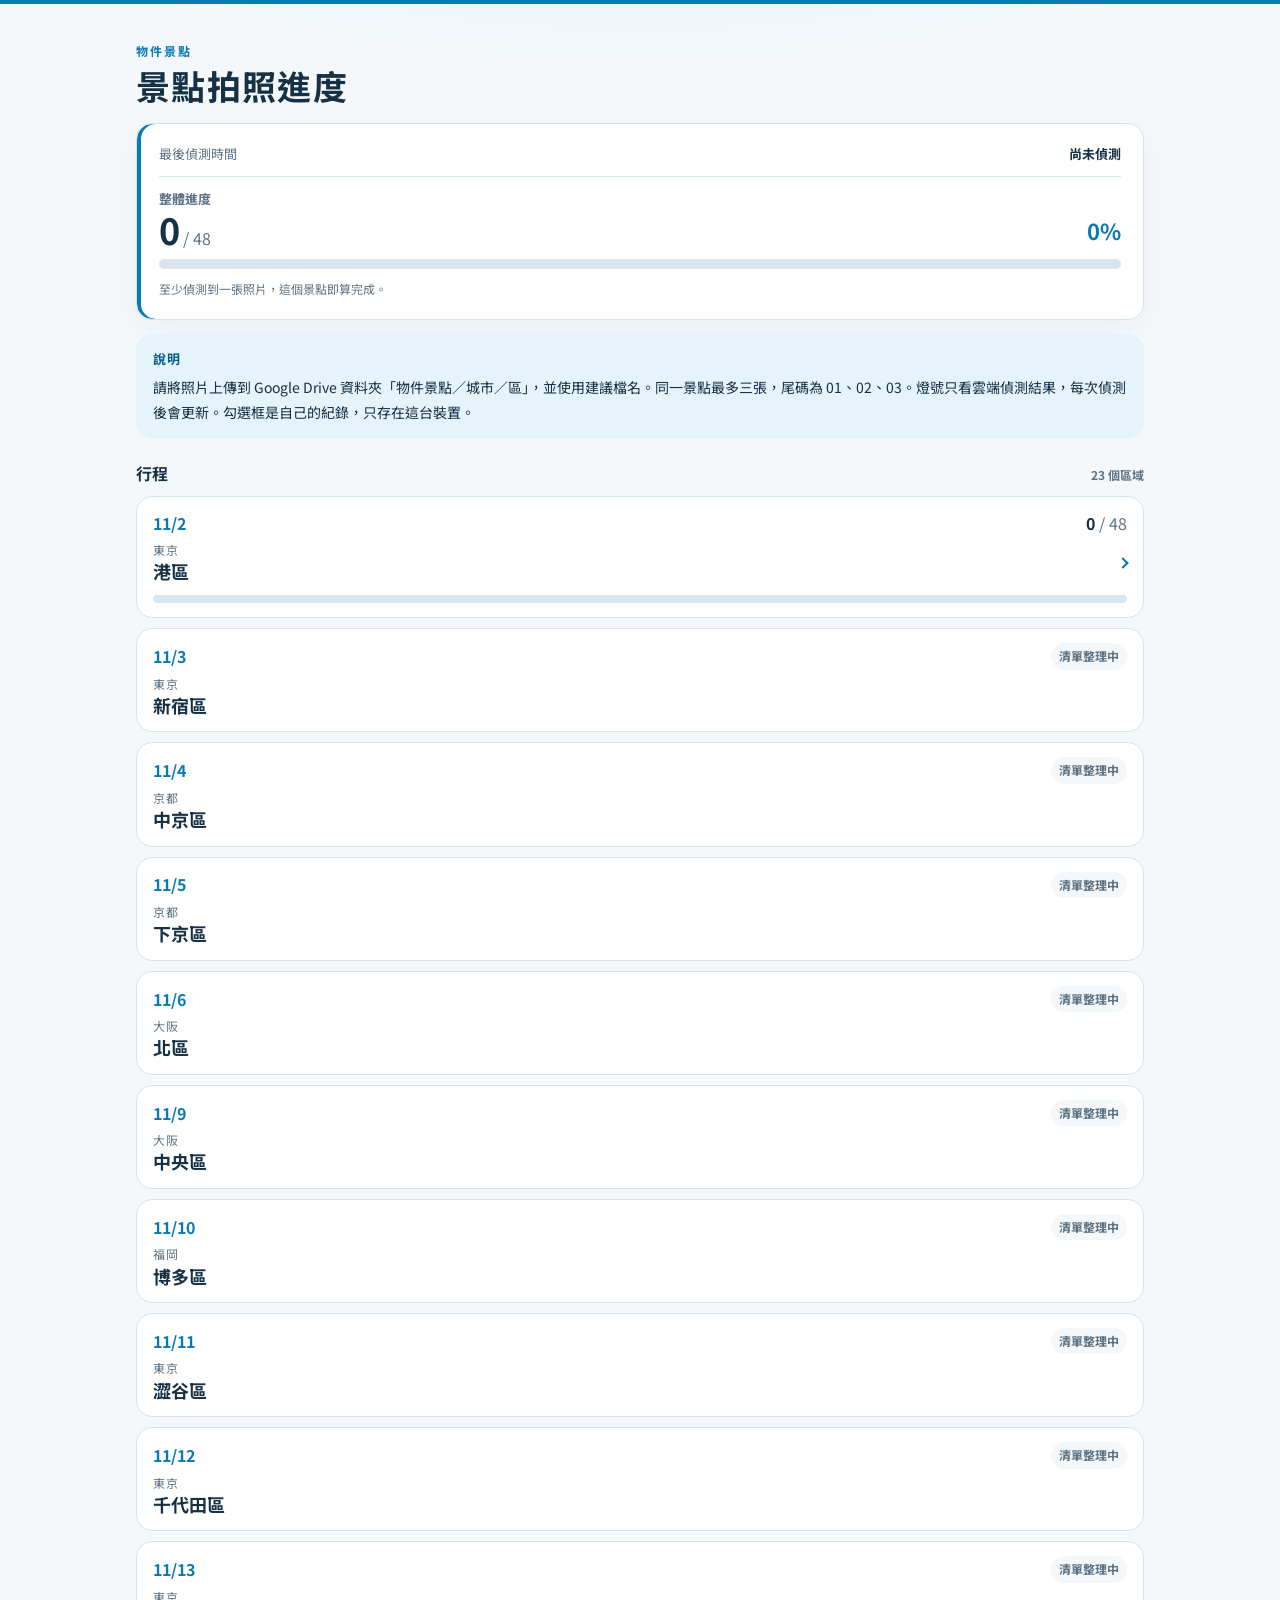
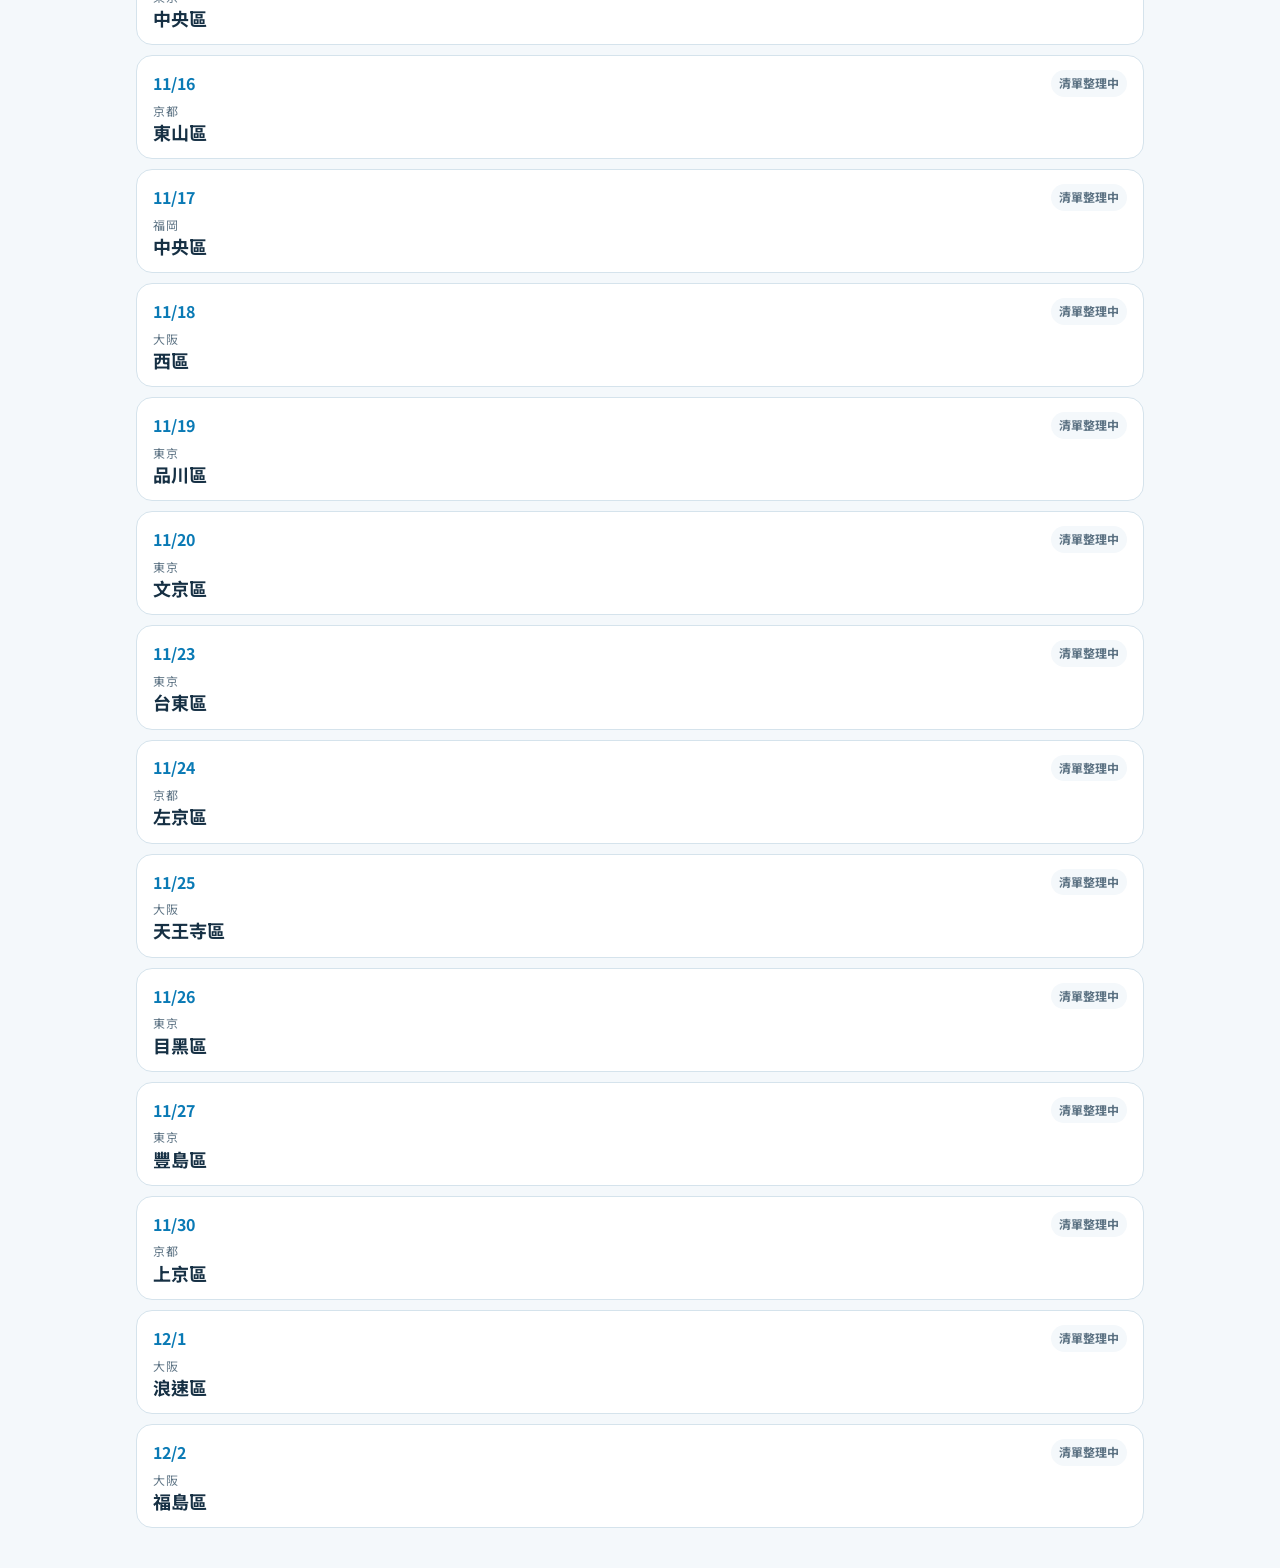
==== spots/index.html @ ef4f3162 "Add a Traditional Chinese spot photo progress tracker Ship a self-contained /spots/ page for the pro" ====
<!DOCTYPE html>
<html lang="zh-Hant">
<head>
<meta charset="utf-8">
<meta name="viewport" content="width=device-width, initial-scale=1, viewport-fit=cover">
<meta name="color-scheme" content="light">
<meta name="theme-color" content="#0a7ab5">
<meta name="description" content="物件景點拍照進度。依行程查看各區上傳狀況，並核對建議檔名。">
<title>景點拍照進度</title>
<link rel="icon" href="data:image/svg+xml,%3Csvg xmlns='http://www.w3.org/2000/svg' viewBox='0 0 32 32'%3E%3Crect width='32' height='32' rx='8' fill='%230a7ab5'/%3E%3Ccircle cx='16' cy='16' r='5.5' fill='white'/%3E%3C/svg%3E">
<link rel="stylesheet" href="css/style.css">
</head>
<body>
<main class="wrap" id="app">
  <p class="loading">讀取中…</p>
</main>
<noscript><p class="loading">請啟用 JavaScript 才能顯示拍照進度。</p></noscript>
<script src="js/app.js"></script>
</body>
</html>
---- spots/css/style.css ----
@font-face {
  font-family: "Noto Sans TC";
  font-style: normal;
  font-weight: 400;
  font-display: swap;
  src: url("fonts/noto-sans-tc-400.woff2") format("woff2");
}

@font-face {
  font-family: "Noto Sans TC";
  font-style: normal;
  font-weight: 700;
  font-display: swap;
  src: url("fonts/noto-sans-tc-700.woff2") format("woff2");
}

*,
*::before,
*::after { box-sizing: border-box; }

html {
  color-scheme: light;
  -webkit-text-size-adjust: 100%;
}

body {
  margin: 0;
  min-height: 100vh;
  color: var(--ink);
  background:
    radial-gradient(900px 280px at 50% -120px, #e7f4fb 0%, rgba(244, 248, 251, 0) 70%),
    var(--bg);
  font-family: "Noto Sans TC", "PingFang TC", "Hiragino Sans CNS", "Microsoft JhengHei", "WenQuanYi Micro Hei", "Droid Sans Fallback", sans-serif;
  font-size: 16px;
  line-height: 1.55;
  font-weight: 400;
}

body::before {
  content: "";
  display: block;
  height: 4px;
  background: var(--blue);
  position: sticky;
  top: 0;
  z-index: 20;
}

:root {
  --bg: #f4f8fb;
  --ink: #163044;
  --muted: #5d7384;
  --line: #d5e3ec;
  --blue: #0a7ab5;
  --blue-deep: #075e8c;
  --blue-soft: #e5f3fa;
  --green: #0d8a5b;
  --green-ring: rgba(13, 138, 91, .16);
  --gray-dot: #c5d1db;
  --warn: #8a5410;
  --warn-bg: #fff6e8;
  --warn-line: #f0ddc0;
  --card: #ffffff;
}

h1, h2, p { margin: 0; }
button, input { font: inherit; color: inherit; }
button { cursor: pointer; }
a, button, label { touch-action: manipulation; -webkit-tap-highlight-color: transparent; }
ul, ol { margin: 0; padding: 0; list-style: none; }

::selection { background: #c9e6f6; }

.wrap {
  width: min(1040px, 100%);
  margin: 0 auto;
  padding: 18px max(16px, env(safe-area-inset-right)) max(40px, env(safe-area-inset-bottom)) max(16px, env(safe-area-inset-left));
}

.num { font-variant-numeric: tabular-nums; font-feature-settings: "tnum" 1; }

.loading, .error {
  color: var(--muted);
  text-align: center;
  padding: 64px 8px;
}

.mast { padding: 10px 0 16px; }

.brand {
  margin: 0 0 4px;
  color: var(--blue);
  font-size: 12px;
  font-weight: 700;
  letter-spacing: .16em;
}

.mast h1 {
  font-size: 28px;
  line-height: 1.25;
  font-weight: 700;
  letter-spacing: .04em;
}

.back {
  display: inline-flex;
  align-items: center;
  gap: 6px;
  min-height: 44px;
  margin-bottom: 2px;
  color: var(--blue-deep);
  font-size: 14px;
  font-weight: 700;
  text-decoration: none;
}

.back::before {
  content: "";
  width: 8px;
  height: 8px;
  border-left: 2px solid currentColor;
  border-bottom: 2px solid currentColor;
  transform: rotate(45deg);
}

.back:focus-visible,
.chip:focus-visible,
.copy:focus-visible,
a.ward:focus-visible {
  outline: 2px solid var(--blue);
  outline-offset: 3px;
}

.banner {
  margin-bottom: 12px;
  padding: 10px 12px;
  border-radius: 12px;
  background: var(--warn-bg);
  color: var(--warn);
  font-size: 14px;
  font-weight: 700;
}

.hero-card,
.note,
.mismatch {
  background: var(--card);
  border: 1px solid var(--line);
  border-radius: 16px;
}

.hero-card {
  padding: 16px;
  box-shadow: inset 4px 0 0 var(--blue), 0 10px 28px rgba(16, 58, 86, .04);
}

.updated {
  display: flex;
  justify-content: space-between;
  align-items: baseline;
  gap: 12px;
  padding-bottom: 12px;
  margin-bottom: 12px;
  border-bottom: 1px solid var(--line);
  font-size: 13px;
}

.updated span { color: var(--muted); flex: none; }
.updated strong { font-weight: 700; text-align: right; overflow-wrap: anywhere; }

.overall {
  display: flex;
  justify-content: space-between;
  align-items: flex-end;
  gap: 12px;
}

.kicker {
  color: var(--muted);
  font-size: 13px;
  font-weight: 700;
}

.big {
  margin-top: 2px;
  font-size: 36px;
  line-height: 1;
  font-weight: 700;
  letter-spacing: -.03em;
}

.big span {
  margin-left: 4px;
  font-size: 16px;
  font-weight: 400;
  color: var(--muted);
  letter-spacing: 0;
}

.pct {
  margin: 0;
  color: var(--blue);
  font-size: 22px;
  font-weight: 700;
}

.bar {
  height: 8px;
  margin-top: 12px;
  border-radius: 99px;
  background: #d9e6ef;
  overflow: hidden;
}

.bar > span {
  display: block;
  height: 100%;
  width: 0;
  border-radius: inherit;
  background: linear-gradient(90deg, #075e8c, #1a9ad4);
}

.bar.lg { height: 10px; }

.hint {
  margin-top: 10px;
  color: var(--muted);
  font-size: 12px;
  line-height: 1.65;
}

.note {
  margin-top: 14px;
  padding: 14px 16px;
  background: var(--blue-soft);
  border-color: transparent;
}

.note h2 {
  margin-bottom: 6px;
  color: var(--blue-deep);
  font-size: 13px;
  font-weight: 700;
  letter-spacing: .08em;
}

.note p { font-size: 14px; line-height: 1.75; }

.sec-h {
  display: flex;
  justify-content: space-between;
  align-items: baseline;
  gap: 12px;
  margin: 22px 0 10px;
}

.sec-h h2 { font-size: 16px; font-weight: 700; }
.sec-h span { color: var(--muted); font-size: 12px; font-weight: 700; }

.wards { display: flex; flex-direction: column; gap: 10px; }

.ward {
  display: block;
  padding: 14px 16px;
  background: var(--card);
  border: 1px solid var(--line);
  border-radius: 16px;
  color: inherit;
  text-decoration: none;
}

a.ward:hover { border-color: #b7d4e6; }
a.ward:active { background: #f3f9fc; }

.ward-top, .ward-mid {
  display: flex;
  justify-content: space-between;
  align-items: center;
  gap: 12px;
}

.date {
  display: inline-block;
  min-width: 52px;
  color: var(--blue);
  font-weight: 700;
}

.frac { font-weight: 700; }
.frac b { font-weight: 700; }
.frac span { color: var(--muted); font-weight: 400; }

.soon {
  flex: none;
  padding: 4px 8px;
  border-radius: 999px;
  background: var(--bg);
  color: var(--muted);
  font-size: 12px;
  font-weight: 700;
}

.ward-mid { margin-top: 6px; }
a.ward .ward-mid { margin-bottom: 10px; }

.place { font-size: 18px; font-weight: 700; line-height: 1.35; }
.place small {
  display: block;
  margin-bottom: 1px;
  color: var(--muted);
  font-size: 12px;
  font-weight: 400;
  letter-spacing: .08em;
}

.go {
  width: 8px;
  height: 8px;
  border-right: 2px solid var(--blue);
  border-bottom: 2px solid var(--blue);
  transform: rotate(-45deg);
  flex: none;
}

.chips {
  display: flex;
  flex-wrap: wrap;
  gap: 8px;
}

.chip {
  appearance: none;
  border: 1px solid var(--line);
  background: var(--card);
  color: var(--ink);
  border-radius: 999px;
  min-height: 40px;
  padding: 8px 12px;
  font-size: 14px;
  line-height: 1.2;
  font-weight: 700;
}

.chip span {
  margin-left: 4px;
  font-weight: 400;
  opacity: .72;
}

.chip.is-on {
  background: var(--blue);
  border-color: var(--blue);
  color: #fff;
}

.chip.is-on span { opacity: .85; }

.table-wrap { margin-top: 14px; }

table.spots {
  width: 100%;
  border-collapse: separate;
  border-spacing: 0;
  background: var(--card);
  border: 1px solid var(--line);
  border-radius: 16px;
  overflow: hidden;
}

table.spots th {
  padding: 12px;
  background: #f7fbfd;
  border-bottom: 1px solid var(--line);
  color: var(--muted);
  font-size: 12px;
  font-weight: 700;
  text-align: left;
  white-space: nowrap;
}

table.spots td {
  padding: 14px 12px;
  border-bottom: 1px solid var(--line);
  vertical-align: top;
  font-size: 14px;
}

table.spots tr.spot:last-child td { border-bottom: 0; }

.cat {
  display: inline-flex;
  align-items: center;
  min-height: 26px;
  padding: 2px 8px;
  border-radius: 999px;
  background: var(--blue-soft);
  color: var(--blue-deep);
  font-size: 12px;
  font-weight: 700;
  white-space: nowrap;
}

.spot-name {
  font-weight: 700;
  line-height: 1.4;
  overflow-wrap: break-word;
}

.cell-k {
  display: none;
  margin-bottom: 6px;
  color: var(--muted);
  font-size: 12px;
  font-weight: 700;
}

.fname {
  display: flex;
  align-items: flex-start;
  gap: 8px;
}

.fname code {
  flex: 1;
  min-width: 0;
  padding: 10px;
  border-radius: 10px;
  background: #f4f8fb;
  color: var(--ink);
  font-family: inherit;
  font-size: 13px;
  line-height: 1.5;
  overflow-wrap: break-word;
}

.copy {
  flex: none;
  min-width: 5.5em;
  min-height: 40px;
  padding: 8px 10px;
  border: 1px solid var(--blue);
  border-radius: 10px;
  background: #fff;
  color: var(--blue-deep);
  font-size: 13px;
  font-weight: 700;
  text-align: center;
}

.copy:active, .copy.is-copied {
  background: var(--blue);
  color: #fff;
}

.ticks { display: flex; gap: 8px; }

.tick { position: relative; flex: 1; }

.tick input {
  position: absolute;
  inset: 0;
  width: 100%;
  height: 100%;
  margin: 0;
  opacity: 0;
  cursor: pointer;
}

.tick span {
  display: flex;
  align-items: center;
  justify-content: center;
  min-height: 44px;
  border: 1px solid var(--line);
  border-radius: 10px;
  background: #fff;
  font-weight: 700;
  letter-spacing: .04em;
}

.tick input:checked + span {
  background: var(--blue);
  border-color: var(--blue);
  color: #fff;
}

.tick input:focus-visible + span {
  outline: 2px solid var(--blue);
  outline-offset: 2px;
}

.lamp {
  display: inline-flex;
  align-items: center;
  gap: 8px;
  min-height: 28px;
  margin: 0;
  font-weight: 700;
}

.lamp .num { color: var(--muted); }
.lamp.is-on .num { color: var(--green); }

.dot {
  width: 12px;
  height: 12px;
  border-radius: 50%;
  background: var(--gray-dot);
  box-shadow: inset 0 0 0 1px rgba(16, 42, 67, .05);
  flex: none;
}

.lamp.is-on .dot {
  background: var(--green);
  box-shadow: 0 0 0 4px var(--green-ring);
}

.warn {
  margin-top: 8px;
  padding: 6px 8px;
  border-radius: 8px;
  background: var(--warn-bg);
  color: var(--warn);
  font-size: 12px;
  font-weight: 700;
  line-height: 1.5;
  white-space: nowrap;
}

.mismatch {
  margin-top: 18px;
  padding: 14px 16px 6px;
  border-color: var(--warn-line);
}

.mismatch h2 {
  margin-bottom: 4px;
  font-size: 15px;
  font-weight: 700;
}

.mismatch li {
  padding: 10px 0;
  border-top: 1px solid var(--line);
  font-size: 13px;
  overflow-wrap: break-word;
}

.mismatch li:first-child { border-top: 0; }

.pending-note {
  margin-top: 8px;
  padding: 28px 16px;
  border: 1px dashed var(--line);
  border-radius: 16px;
  background: var(--card);
  color: var(--muted);
  text-align: center;
  font-weight: 700;
}

.is-hide { display: none !important; }

.sr-only {
  position: absolute;
  width: 1px;
  height: 1px;
  padding: 0;
  margin: -1px;
  overflow: hidden;
  clip: rect(0, 0, 0, 0);
  white-space: nowrap;
  border: 0;
}

@media (min-width: 1040px) {
  .wrap { padding-top: 28px; }
  .mast h1 { font-size: 34px; }
  .hero-card { padding: 20px 22px; }
  .tick { flex: none; width: 56px; }
  .tick span { min-height: 36px; }
  table.spots tr.spot:hover td { background: #f8fbfc; }
  table.spots td.td-lamp { width: 11.5em; }
  .fname { align-items: center; }
}

@media (max-width: 1039px) {
  table.spots,
  table.spots tbody,
  table.spots tr.spot,
  table.spots td { display: block; width: 100%; }

  table.spots {
    background: transparent;
    border: 0;
    border-radius: 0;
    overflow: visible;
  }

  table.spots thead { display: none; }

  table.spots tr.spot {
    margin-bottom: 12px;
    padding: 14px 14px 12px;
    background: var(--card);
    border: 1px solid var(--line);
    border-radius: 16px;
  }

  table.spots td {
    padding: 0;
    border: 0;
  }

  table.spots td + td { margin-top: 12px; }

  .td-name { margin-top: 8px; }
  .spot-name { font-size: 18px; }
  .td-file .cell-k,
  .td-ticks .cell-k,
  .td-lamp .cell-k { display: block; }
}

@media (prefers-reduced-motion: reduce) {
  * { scroll-behavior: auto !important; }
}
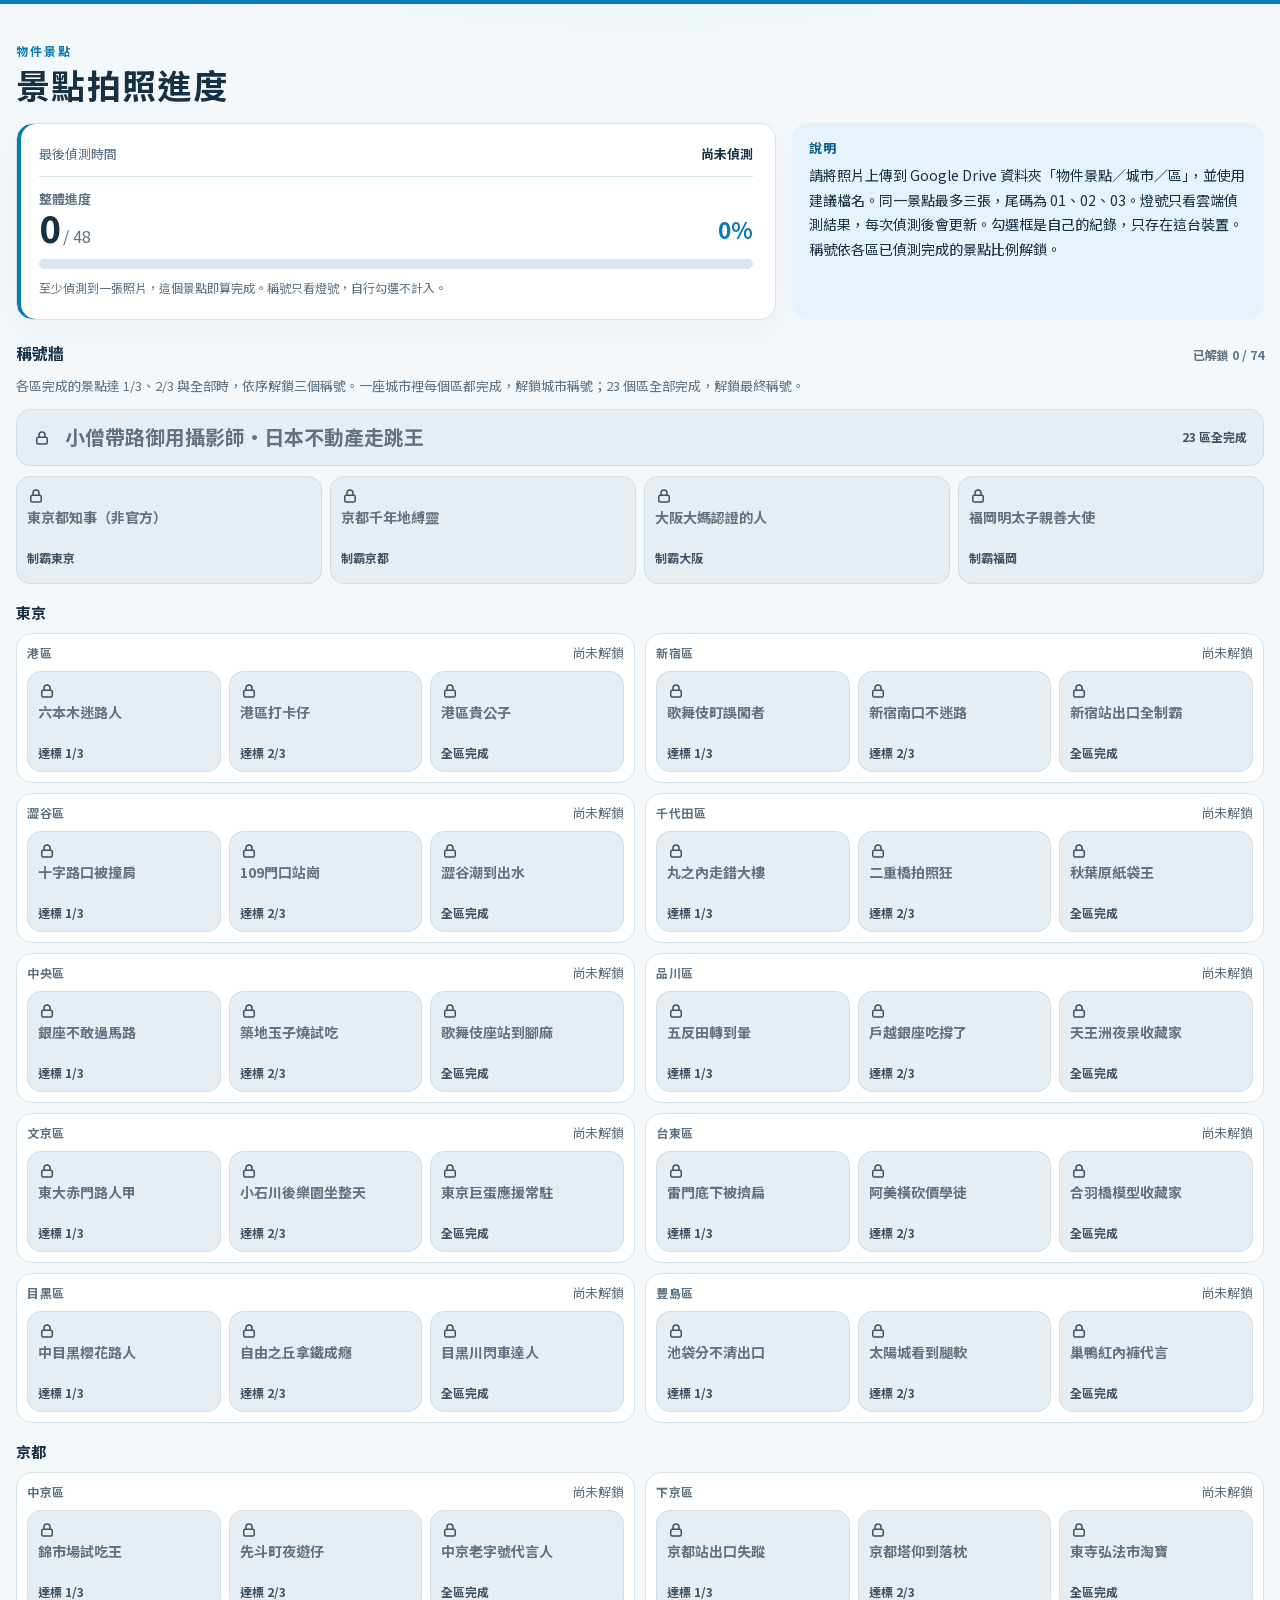
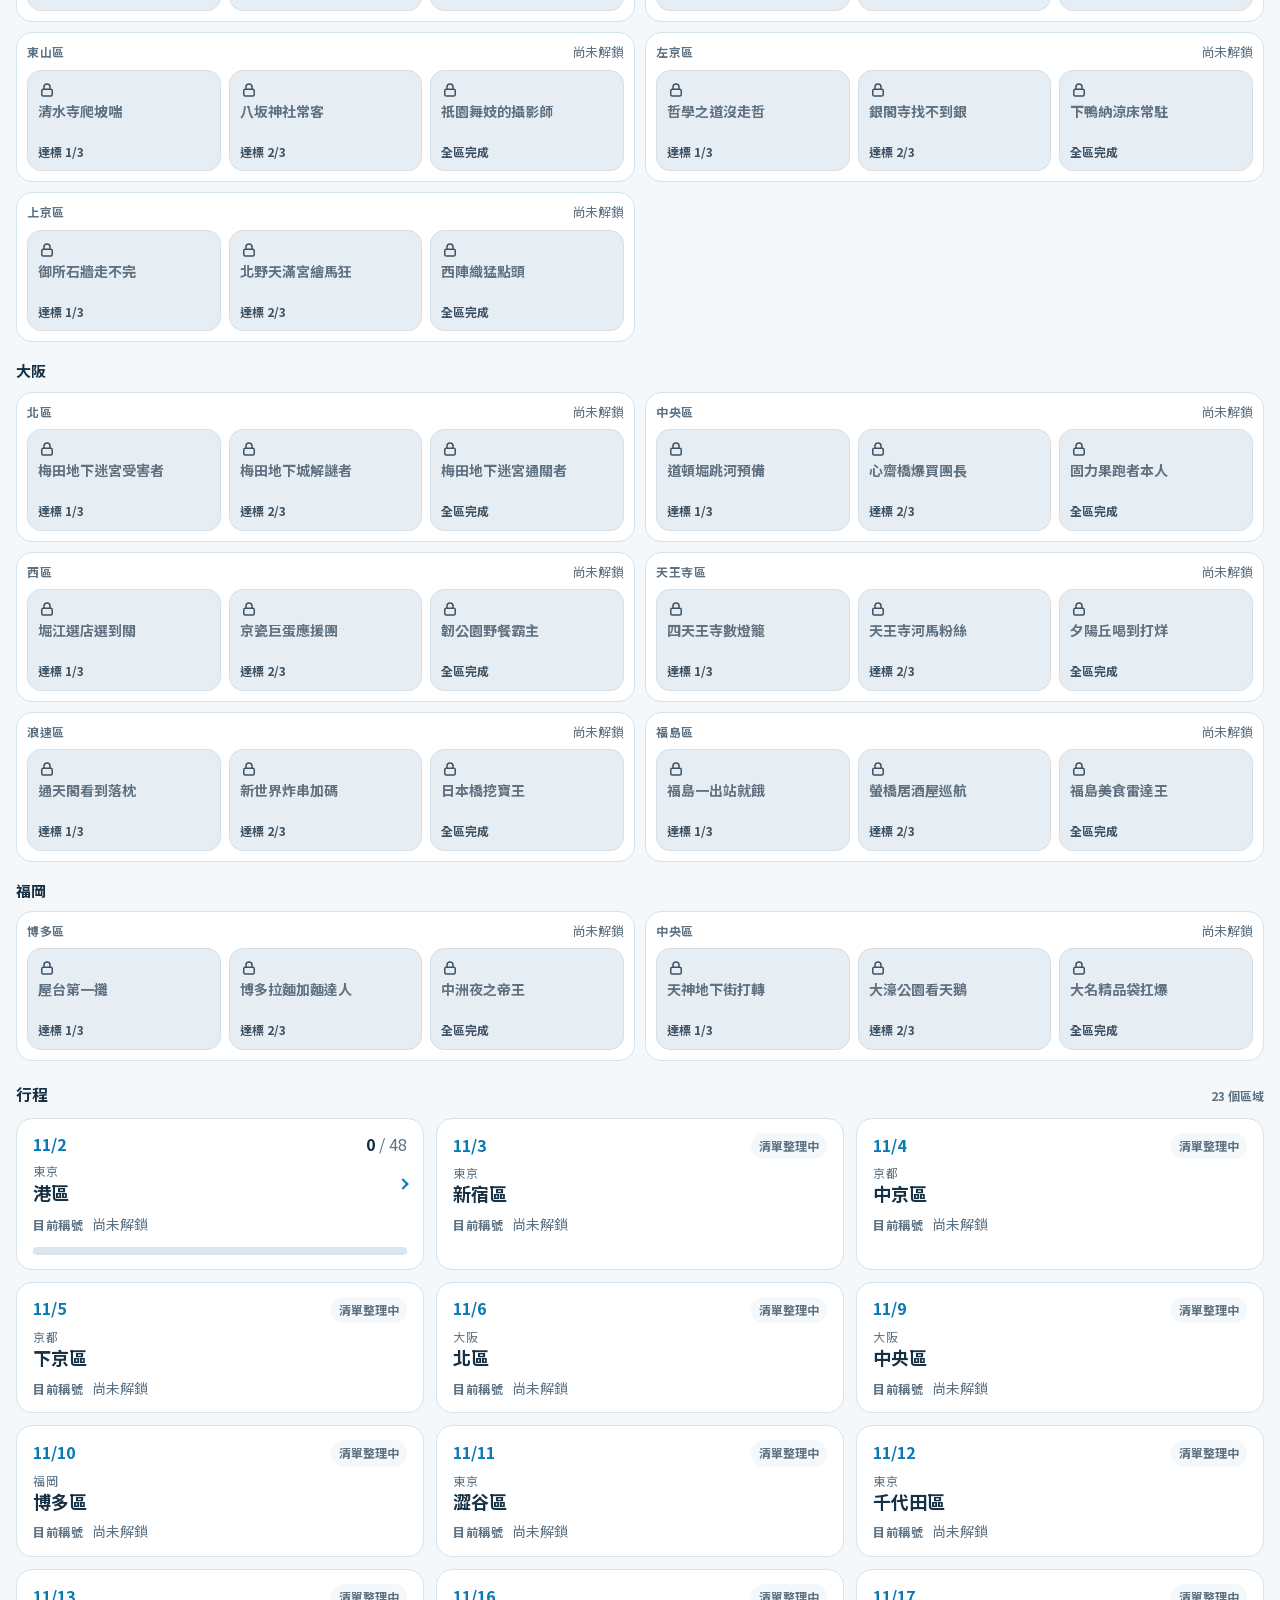
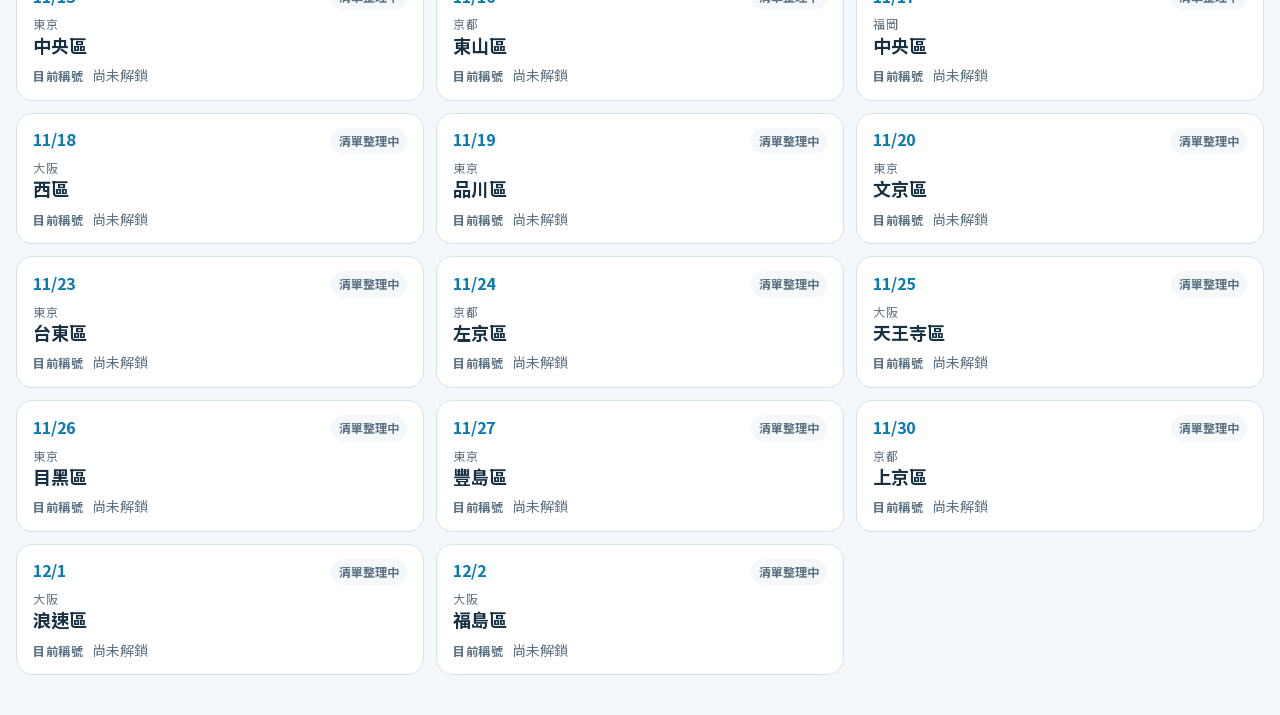
==== commit d48faf2b: "Add ward, city, and grand titles to the spot tracker. Progress still comes from detected photos, not" ====
--- a/spots/index.html
+++ b/spots/index.html
@@ -5,7 +5,7 @@
 <meta name="viewport" content="width=device-width, initial-scale=1, viewport-fit=cover">
 <meta name="color-scheme" content="light">
 <meta name="theme-color" content="#0a7ab5">
-<meta name="description" content="物件景點拍照進度。依行程查看各區上傳狀況，並核對建議檔名。">
+<meta name="description" content="物件景點拍照進度與稱號。依行程查看各區上傳狀況，並核對建議檔名。">
 <title>景點拍照進度</title>
 <link rel="icon" href="data:image/svg+xml,%3Csvg xmlns='http://www.w3.org/2000/svg' viewBox='0 0 32 32'%3E%3Crect width='32' height='32' rx='8' fill='%230a7ab5'/%3E%3Ccircle cx='16' cy='16' r='5.5' fill='white'/%3E%3C/svg%3E">
 <link rel="stylesheet" href="css/style.css">
@@ -14,6 +14,7 @@
 <main class="wrap" id="app">
   <p class="loading">讀取中…</p>
 </main>
+<div class="toasts" id="toasts" aria-live="polite" aria-atomic="false"></div>
 <noscript><p class="loading">請啟用 JavaScript 才能顯示拍照進度。</p></noscript>
 <script src="js/app.js"></script>
 </body>
--- a/spots/css/style.css
+++ b/spots/css/style.css
@@ -229,6 +229,8 @@
   line-height: 1.65;
 }
 
+.desk-split { display: block; }
+
 .note {
   margin-top: 14px;
   padding: 14px 16px;
@@ -561,6 +563,341 @@
 
 .is-hide { display: none !important; }
 
+.banner.demo {
+  background: var(--blue-soft);
+  color: var(--blue-deep);
+}
+
+.current-title {
+  display: flex;
+  align-items: baseline;
+  gap: 8px;
+  margin-top: 8px;
+  min-width: 0;
+}
+
+.current-title span {
+  flex: none;
+  color: var(--muted);
+  font-size: 12px;
+  font-weight: 700;
+  letter-spacing: .06em;
+}
+
+.current-title b {
+  min-width: 0;
+  font-size: 14px;
+  font-weight: 700;
+  line-height: 1.4;
+  overflow-wrap: anywhere;
+}
+
+.current-title.is-empty b { color: var(--muted); font-weight: 400; }
+.current-title.tier-1 b { color: #8a4e12; }
+.current-title.tier-2 b { color: #1d4e73; }
+.current-title.tier-3 b { color: #8a5a00; }
+
+.title-plate {
+  margin-top: 12px;
+  padding: 12px 14px 14px;
+  background: var(--card);
+  border: 1px solid var(--line);
+  border-radius: 16px;
+}
+
+.title-plate .current-title { margin-top: 0; }
+.title-plate .current-title b { font-size: 22px; }
+
+.wall-lead {
+  margin: -2px 0 12px;
+  color: var(--muted);
+  font-size: 13px;
+  line-height: 1.7;
+}
+
+.wall-city { margin-top: 18px; }
+.wall-city h3 {
+  margin: 0 0 8px;
+  font-size: 15px;
+  font-weight: 700;
+}
+
+.badge-feature,
+.city-row,
+.wall-wards,
+.badge-row { display: grid; gap: 8px; }
+
+.city-row { grid-template-columns: 1fr 1fr; margin: 10px 0 4px; }
+.wall-wards { gap: 10px; }
+.badge-row { grid-template-columns: repeat(3, minmax(0, 1fr)); }
+
+.wall-ward {
+  display: flex;
+  flex-direction: column;
+  gap: 8px;
+  min-width: 0;
+  padding: 10px;
+  background: var(--card);
+  border: 1px solid var(--line);
+  border-radius: 16px;
+}
+
+.wall-ward-h {
+  display: flex;
+  justify-content: space-between;
+  align-items: baseline;
+  gap: 8px;
+  min-width: 0;
+}
+
+.wall-ward-h span {
+  flex: none;
+  color: var(--muted);
+  font-size: 12px;
+  font-weight: 700;
+  letter-spacing: .06em;
+}
+
+.wall-ward-h b {
+  min-width: 0;
+  font-size: 13px;
+  font-weight: 700;
+  line-height: 1.35;
+  text-align: right;
+  overflow-wrap: anywhere;
+}
+
+.wall-ward-h b.is-empty { color: var(--muted); font-weight: 400; }
+.wall-ward-h b.tier-1 { color: #8a4e12; }
+.wall-ward-h b.tier-2 { color: #1d4e73; }
+.wall-ward-h b.tier-3 { color: #8a5a00; }
+
+.badge {
+  position: relative;
+  display: flex;
+  flex-direction: column;
+  align-items: flex-start;
+  gap: 4px;
+  min-width: 0;
+  min-height: 96px;
+  padding: 10px;
+  border: 1px solid var(--line);
+  border-radius: 14px;
+  background: #f8fbfd;
+}
+
+.badge.scope-grand {
+  flex-direction: row;
+  align-items: center;
+  gap: 14px;
+  min-height: 0;
+  padding: 14px 16px;
+}
+
+.badge.scope-city { min-height: 108px; }
+
+.badge.is-locked {
+  background: #e7eef3;
+  border-color: #d3dee6;
+  color: #3d5264;
+}
+
+.badge.is-on.tier-1 {
+  background: linear-gradient(180deg, #fff6ec, #fff);
+  border-color: #efd0b0;
+  box-shadow: inset 0 3px 0 #e0a36a;
+}
+
+.badge.is-on.tier-2 {
+  background: linear-gradient(180deg, #f3f8fc, #fff);
+  border-color: #c5d7e8;
+  box-shadow: inset 0 3px 0 #7aa4c4;
+}
+
+.badge.is-on.tier-3 {
+  background: linear-gradient(180deg, #fff8df, #fff);
+  border-color: #ead48a;
+  box-shadow: inset 0 3px 0 #e2b33a;
+}
+
+.badge.is-on.scope-city {
+  background: linear-gradient(180deg, #e7f4fb, #fff);
+  border-color: #b7d7ea;
+  box-shadow: inset 0 3px 0 var(--blue);
+}
+
+.badge.is-on.scope-grand {
+  background: linear-gradient(105deg, #0c3148 0%, #0a7ab5 58%, #d4a017 130%);
+  border-color: transparent;
+  box-shadow: 0 10px 24px rgba(10, 122, 181, .18);
+  color: #fff;
+}
+
+.lock {
+  width: 18px;
+  height: 18px;
+  stroke: currentColor;
+  fill: none;
+  stroke-width: 2;
+  stroke-linecap: round;
+  stroke-linejoin: round;
+  flex: none;
+}
+
+.medal {
+  display: inline-flex;
+  align-items: center;
+  justify-content: center;
+  width: 28px;
+  height: 28px;
+  border-radius: 50%;
+  background: #d5dee6;
+  color: #3d5264;
+  font-size: 13px;
+  font-weight: 700;
+  line-height: 1;
+  flex: none;
+}
+
+.tier-1.is-on .medal { background: #f6ddc4; color: #8a4e12; }
+.tier-2.is-on .medal { background: #d7e6f3; color: #1d4e73; }
+.tier-3.is-on .medal { background: #ffe7a3; color: #8a5a00; }
+.scope-city.is-on .medal { background: var(--blue); color: #fff; }
+.scope-grand.is-on .medal { background: #fff; color: #0a7ab5; }
+
+.badge-name {
+  display: -webkit-box;
+  -webkit-line-clamp: 2;
+  -webkit-box-orient: vertical;
+  overflow: hidden;
+  min-height: 2.7em;
+  font-size: 14px;
+  font-weight: 700;
+  line-height: 1.35;
+  overflow-wrap: anywhere;
+}
+
+.badge.is-locked .badge-name { color: #607282; }
+.badge.is-on.tier-1 .badge-name { color: #6d3d0e; }
+.badge.is-on.tier-2 .badge-name { color: #163e5c; }
+.badge.is-on.tier-3 .badge-name { color: #6d4a00; }
+.badge.is-on.scope-city .badge-name { color: var(--blue-deep); }
+
+.badge.scope-grand .badge-name {
+  display: block;
+  flex: 1;
+  min-height: 0;
+  overflow: visible;
+  -webkit-line-clamp: unset;
+  font-size: 20px;
+  line-height: 1.35;
+}
+
+.badge.is-on.scope-grand .badge-name,
+.badge.is-on.scope-grand .badge-threshold { color: #fff; }
+
+.badge-threshold {
+  font-size: 12px;
+  font-weight: 700;
+  line-height: 1.3;
+  color: var(--muted);
+}
+
+.badge.is-locked .badge-threshold { color: #3d5264; }
+.badge.is-on.tier-1 .badge-threshold { color: #a8642a; }
+.badge.is-on.tier-2 .badge-threshold { color: #3d6f96; }
+.badge.is-on.tier-3 .badge-threshold { color: #9a7420; }
+.badge.scope-grand .badge-threshold { flex: none; }
+
+.ward-ladder { margin-top: 12px; }
+
+.toasts {
+  position: fixed;
+  z-index: 40;
+  right: max(16px, env(safe-area-inset-right));
+  bottom: max(16px, env(safe-area-inset-bottom));
+  display: flex;
+  flex-direction: column;
+  gap: 10px;
+  width: min(360px, calc(100vw - 32px));
+  max-height: calc(100vh - 28px);
+  overflow: auto;
+  pointer-events: none;
+}
+
+.toast {
+  position: relative;
+  pointer-events: auto;
+  display: flex;
+  align-items: flex-start;
+  gap: 12px;
+  padding: 12px 10px 12px 14px;
+  background: #fff;
+  border: 1px solid #e4c56a;
+  border-radius: 16px;
+  box-shadow: 0 16px 40px rgba(22, 48, 68, .16);
+  animation: toast-in .35s ease;
+}
+
+.toast .medal { background: #ffe7a3; color: #8a5a00; }
+.toast.tier-2 .medal { background: #d7e6f3; color: #1d4e73; }
+.toast.tier-1 .medal { background: #f6ddc4; color: #8a4e12; }
+.toast.scope-city .medal,
+.toast.scope-grand .medal { background: var(--blue); color: #fff; }
+.toast.tier-3 { border-color: #e2b33a; }
+.toast.tier-2 { border-color: #b7d0e4; }
+.toast.tier-1 { border-color: #efd0b0; }
+
+.toast-kicker {
+  margin: 0;
+  color: #8a5a00;
+  font-size: 12px;
+  font-weight: 700;
+  letter-spacing: .12em;
+}
+
+.toast-title {
+  margin: 1px 0 0;
+  font-size: 18px;
+  font-weight: 700;
+  line-height: 1.35;
+}
+
+.toast-meta {
+  margin: 2px 0 0;
+  color: var(--muted);
+  font-size: 12px;
+  font-weight: 700;
+}
+
+.toast-x {
+  flex: none;
+  width: 32px;
+  height: 32px;
+  border: 0;
+  border-radius: 8px;
+  background: transparent;
+  color: var(--muted);
+  font-size: 20px;
+  line-height: 1;
+}
+
+.toast-x:focus-visible {
+  outline: 2px solid var(--blue);
+  outline-offset: 2px;
+}
+
+.toast.is-out { animation: toast-out .25s ease forwards; }
+
+@keyframes toast-in {
+  from { opacity: 0; transform: translateY(12px); }
+  to { opacity: 1; transform: none; }
+}
+
+@keyframes toast-out {
+  to { opacity: 0; transform: translateY(8px); }
+}
+
 .sr-only {
   position: absolute;
   width: 1px;
@@ -574,14 +911,47 @@
 }
 
 @media (min-width: 1040px) {
+  .city-row { grid-template-columns: repeat(4, minmax(0, 1fr)); }
+  .wall-wards { grid-template-columns: 1fr 1fr; }
   .wrap { padding-top: 28px; }
   .mast h1 { font-size: 34px; }
   .hero-card { padding: 20px 22px; }
+  .desk-split:has(.hero-card) {
+    display: grid;
+    grid-template-columns: minmax(0, 1.45fr) minmax(300px, 0.9fr);
+    gap: 16px;
+    align-items: stretch;
+  }
+  .desk-split .note { margin-top: 0; }
+  .wards {
+    display: grid;
+    grid-template-columns: 1fr 1fr;
+    gap: 12px;
+  }
+  .wards > li { display: flex; min-width: 0; }
+  .wards .ward { flex: 1; width: 100%; }
   .tick { flex: none; width: 56px; }
   .tick span { min-height: 36px; }
+  table.spots { table-layout: fixed; }
+  table.spots th:nth-child(1),
+  table.spots td.td-cat { width: 108px; }
+  table.spots th:nth-child(2),
+  table.spots td.td-name { width: 18%; }
+  table.spots th:nth-child(4),
+  table.spots td.td-ticks { width: 220px; }
+  table.spots th:nth-child(5),
+  table.spots td.td-lamp { width: 188px; }
+  table.spots td { vertical-align: middle; }
   table.spots tr.spot:hover td { background: #f8fbfc; }
-  table.spots td.td-lamp { width: 11.5em; }
+  table.spots tr.spot.has-warn td { background: #fffaf3; }
+  table.spots tr.spot.has-warn:hover td { background: #fff6ea; }
   .fname { align-items: center; }
+  .warn { margin-top: 6px; }
+}
+
+@media (min-width: 1280px) {
+  .wrap { width: min(1360px, 100%); }
+  .wards { grid-template-columns: repeat(3, minmax(0, 1fr)); }
 }
 
 @media (max-width: 1039px) {
@@ -623,4 +993,6 @@
 
 @media (prefers-reduced-motion: reduce) {
   * { scroll-behavior: auto !important; }
-}
+  .toast,
+  .toast.is-out { animation: none; }
+}
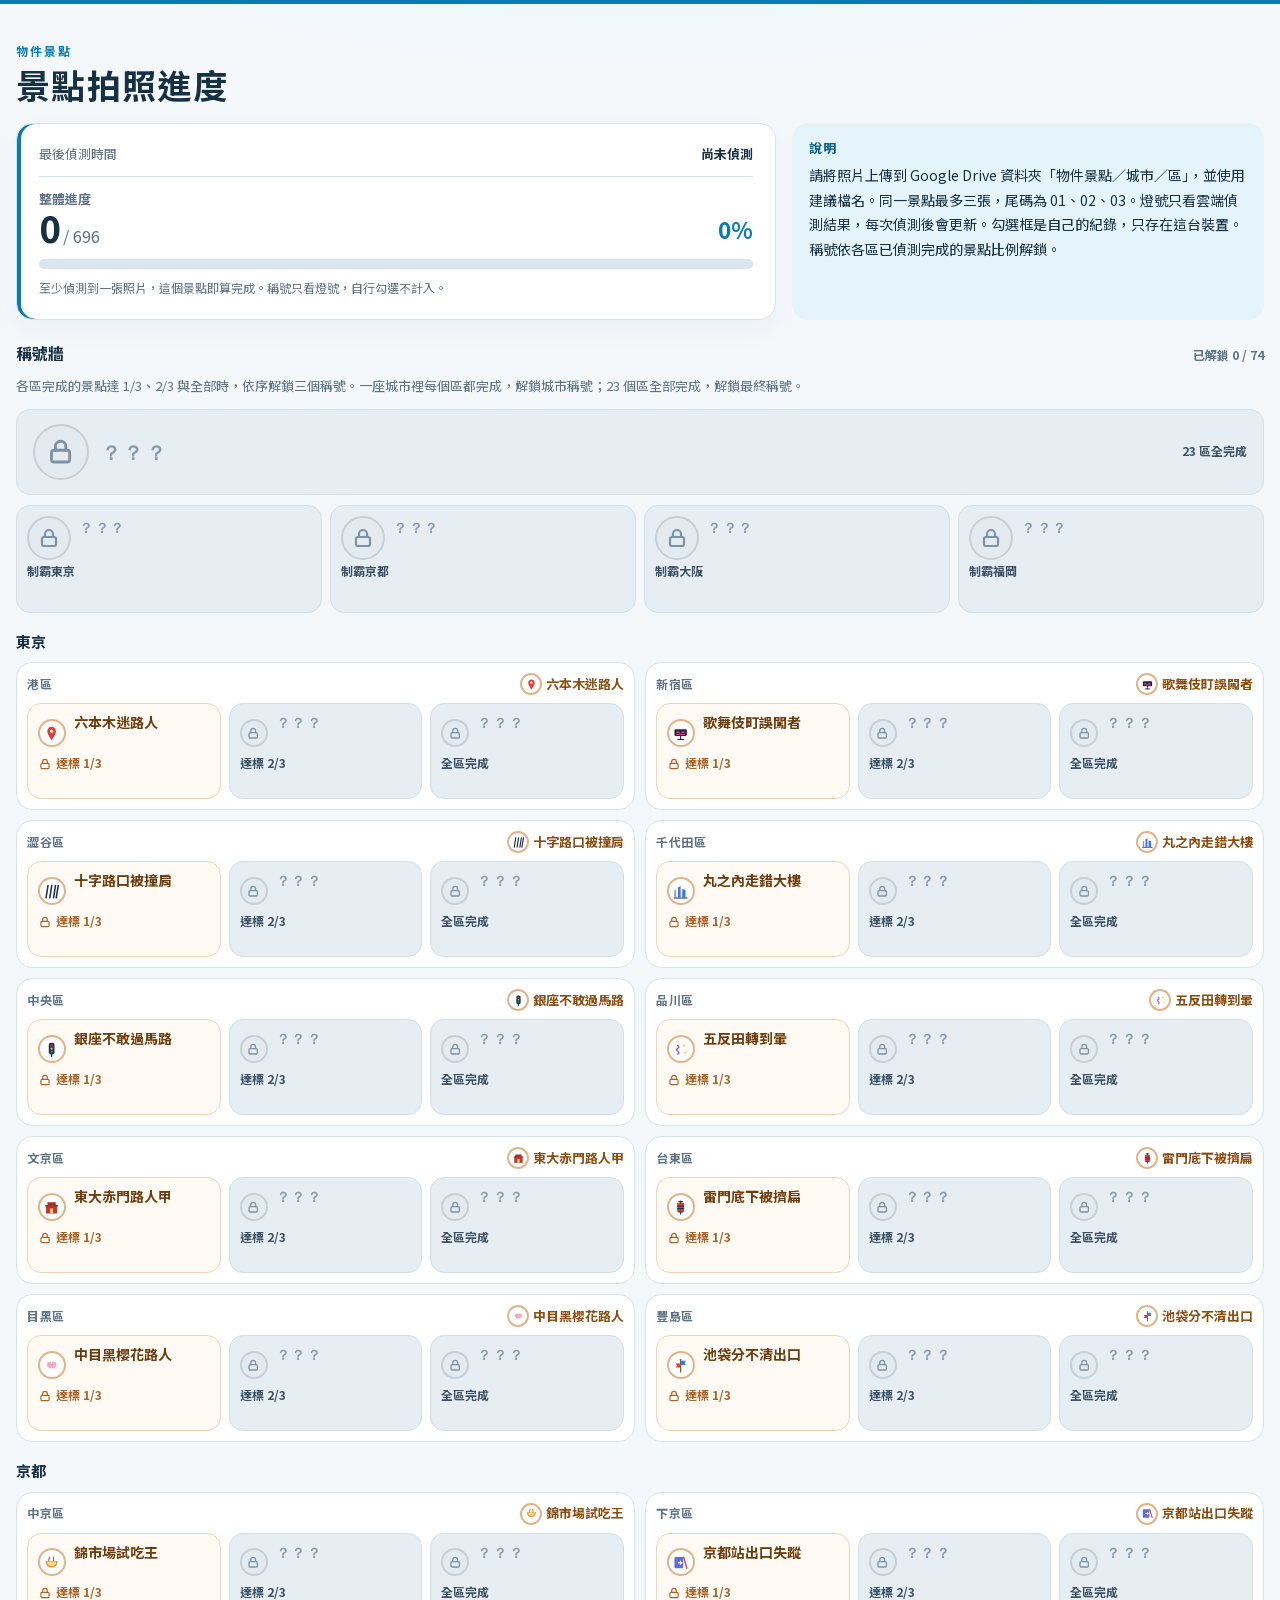
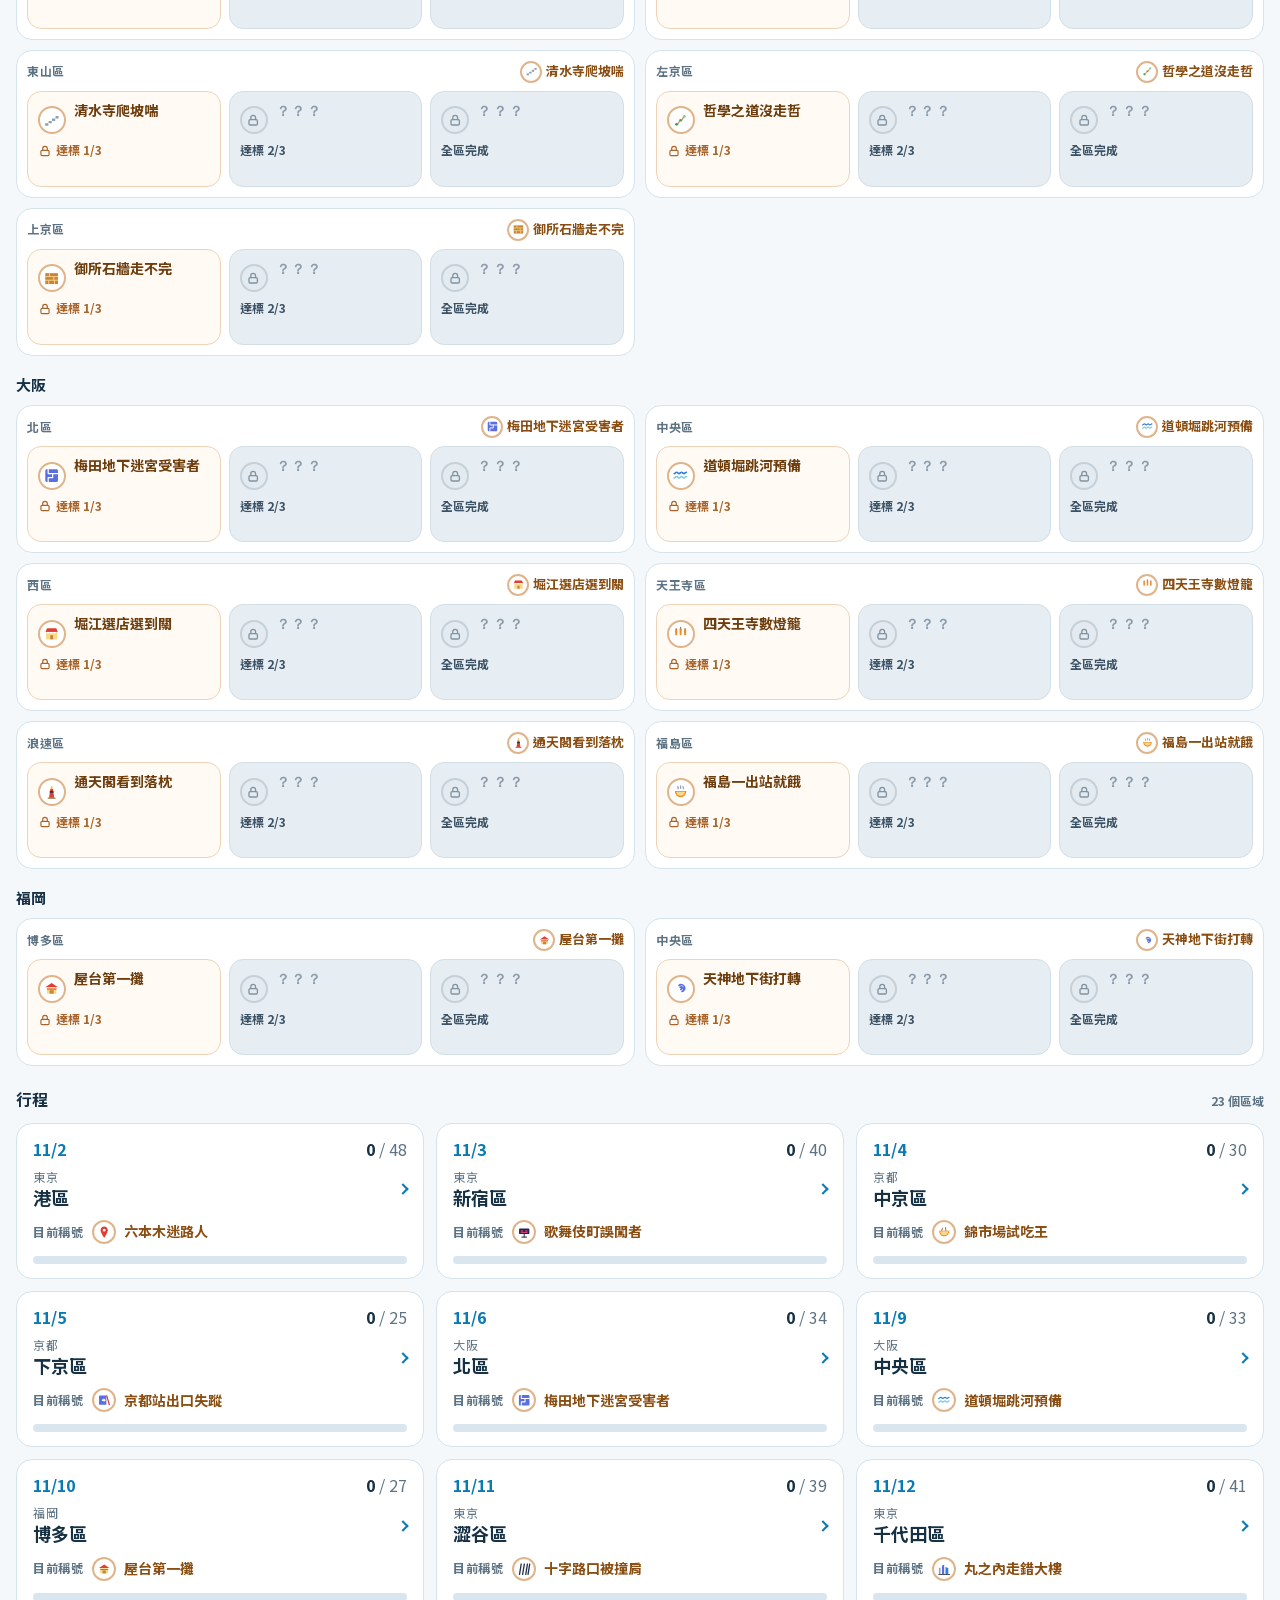
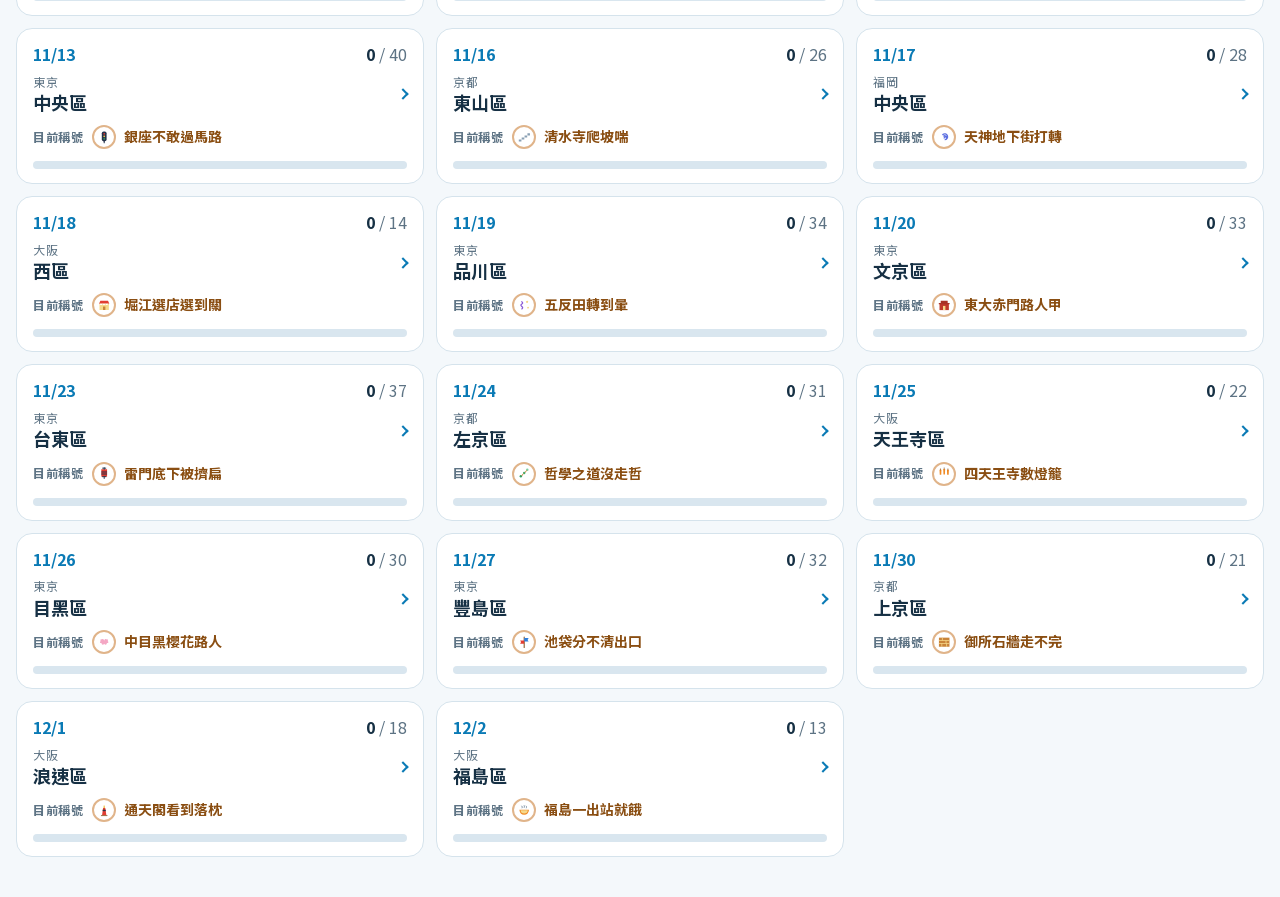
==== commit 5f25650d: "Hide unearned higher titles and give each title its own icon. Ward 1/3 names stay visible as a tease" ====
--- a/spots/index.html
+++ b/spots/index.html
@@ -16,6 +16,7 @@
 </main>
 <div class="toasts" id="toasts" aria-live="polite" aria-atomic="false"></div>
 <noscript><p class="loading">請啟用 JavaScript 才能顯示拍照進度。</p></noscript>
+<script src="js/icons.js"></script>
 <script src="js/app.js"></script>
 </body>
 </html>
--- a/spots/css/style.css
+++ b/spots/css/style.css
@@ -315,6 +315,18 @@
   letter-spacing: .08em;
 }
 
+.place-name {
+  display: inline-flex;
+  align-items: center;
+  gap: 6px;
+}
+
+.mast h1.with-tier {
+  display: flex;
+  align-items: center;
+  gap: 10px;
+}
+
 .go {
   width: 8px;
   height: 8px;
@@ -570,7 +582,7 @@
 
 .current-title {
   display: flex;
-  align-items: baseline;
+  align-items: center;
   gap: 8px;
   margin-top: 8px;
   min-width: 0;
@@ -593,6 +605,7 @@
 }
 
 .current-title.is-empty b { color: var(--muted); font-weight: 400; }
+.current-title.is-teaser b { color: #8a4e12; }
 .current-title.tier-1 b { color: #8a4e12; }
 .current-title.tier-2 b { color: #1d4e73; }
 .current-title.tier-3 b { color: #8a5a00; }
@@ -607,6 +620,9 @@
 
 .title-plate .current-title { margin-top: 0; }
 .title-plate .current-title b { font-size: 22px; }
+.title-plate .tier-icon { width: 36px; height: 36px; }
+.current-title .tier-icon { width: 24px; height: 24px; }
+.mast h1.with-tier .tier-icon { width: 32px; height: 32px; }
 
 .wall-lead {
   margin: -2px 0 12px;
@@ -645,7 +661,7 @@
 .wall-ward-h {
   display: flex;
   justify-content: space-between;
-  align-items: baseline;
+  align-items: center;
   gap: 8px;
   min-width: 0;
 }
@@ -659,6 +675,10 @@
 }
 
 .wall-ward-h b {
+  display: inline-flex;
+  align-items: center;
+  justify-content: flex-end;
+  gap: 4px;
   min-width: 0;
   font-size: 13px;
   font-weight: 700;
@@ -667,7 +687,10 @@
   overflow-wrap: anywhere;
 }
 
+.wall-ward-h .tier-icon { width: 22px; height: 22px; }
+
 .wall-ward-h b.is-empty { color: var(--muted); font-weight: 400; }
+.wall-ward-h b.is-teaser { color: #8a4e12; font-weight: 700; }
 .wall-ward-h b.tier-1 { color: #8a4e12; }
 .wall-ward-h b.tier-2 { color: #1d4e73; }
 .wall-ward-h b.tier-3 { color: #8a5a00; }
@@ -734,8 +757,8 @@
 }
 
 .lock {
-  width: 18px;
-  height: 18px;
+  width: 14px;
+  height: 14px;
   stroke: currentColor;
   fill: none;
   stroke-width: 2;
@@ -743,6 +766,70 @@
   stroke-linejoin: round;
   flex: none;
 }
+
+.tier-icon {
+  display: inline-flex;
+  align-items: center;
+  justify-content: center;
+  flex: none;
+  width: 20px;
+  height: 20px;
+  line-height: 0;
+  border-radius: 50%;
+  border: 2px solid #d5dee6;
+  background: #fff;
+  color: #5d7384;
+}
+
+.tier-icon svg { display: block; width: 72%; height: 72%; }
+
+.tier-icon.is-teaser { border-color: #e0b48a; }
+
+.tier-icon.is-lock {
+  border-color: #c5d0d8;
+  background: #e4ebf0;
+  color: #7f92a1;
+}
+
+.tier-icon.is-lock svg {
+  width: 60%;
+  height: 60%;
+  fill: none;
+  stroke: currentColor;
+  stroke-width: 2.2;
+  stroke-linecap: round;
+  stroke-linejoin: round;
+}
+
+.tier-icon-bronze.is-earned { border-color: #d08a3c; }
+.tier-icon-silver.is-earned { border-color: #8aa0b4; }
+.tier-icon-gold.is-earned { border-color: #e0b033; }
+.tier-icon-city.is-earned { border-color: #0a7ab5; }
+.tier-icon-grand.is-earned {
+  border-color: #f0c14b;
+  box-shadow: 0 0 0 2px rgba(240, 193, 75, .35);
+}
+
+.place-name .tier-icon { width: 22px; height: 22px; }
+.badge .tier-icon { width: 28px; height: 28px; }
+.badge.scope-city .tier-icon { width: 44px; height: 44px; }
+.badge.scope-grand .tier-icon { width: 56px; height: 56px; }
+
+.badge-line {
+  display: flex;
+  align-items: center;
+  gap: 8px;
+  width: 100%;
+  min-width: 0;
+}
+
+.badge.scope-grand .badge-line {
+  align-items: center;
+  flex: 1;
+  gap: 12px;
+}
+
+.badge.scope-city .badge-line { align-items: center; }
 
 .medal {
   display: inline-flex;
@@ -770,6 +857,8 @@
   -webkit-line-clamp: 2;
   -webkit-box-orient: vertical;
   overflow: hidden;
+  flex: 1;
+  min-width: 0;
   min-height: 2.7em;
   font-size: 14px;
   font-weight: 700;
@@ -778,6 +867,16 @@
 }
 
 .badge.is-locked .badge-name { color: #607282; }
+.badge.is-teaser.is-locked {
+  background: #fffaf4;
+  border-color: #efd3b6;
+}
+.badge.is-teaser.is-locked .badge-name { color: #6d3d0e; }
+.badge.is-teaser.is-locked .badge-threshold { color: #a8642a; }
+.badge.is-secret .badge-name {
+  color: #8b9bab;
+  letter-spacing: .12em;
+}
 .badge.is-on.tier-1 .badge-name { color: #6d3d0e; }
 .badge.is-on.tier-2 .badge-name { color: #163e5c; }
 .badge.is-on.tier-3 .badge-name { color: #6d4a00; }
@@ -797,6 +896,9 @@
 .badge.is-on.scope-grand .badge-threshold { color: #fff; }
 
 .badge-threshold {
+  display: inline-flex;
+  align-items: center;
+  gap: 4px;
   font-size: 12px;
   font-weight: 700;
   line-height: 1.3;
@@ -839,11 +941,9 @@
   animation: toast-in .35s ease;
 }
 
-.toast .medal { background: #ffe7a3; color: #8a5a00; }
-.toast.tier-2 .medal { background: #d7e6f3; color: #1d4e73; }
-.toast.tier-1 .medal { background: #f6ddc4; color: #8a4e12; }
-.toast.scope-city .medal,
-.toast.scope-grand .medal { background: var(--blue); color: #fff; }
+.toast .tier-icon { width: 36px; height: 36px; }
+.toast.scope-city .tier-icon,
+.toast.scope-grand .tier-icon { width: 44px; height: 44px; }
 .toast.tier-3 { border-color: #e2b33a; }
 .toast.tier-2 { border-color: #b7d0e4; }
 .toast.tier-1 { border-color: #efd0b0; }
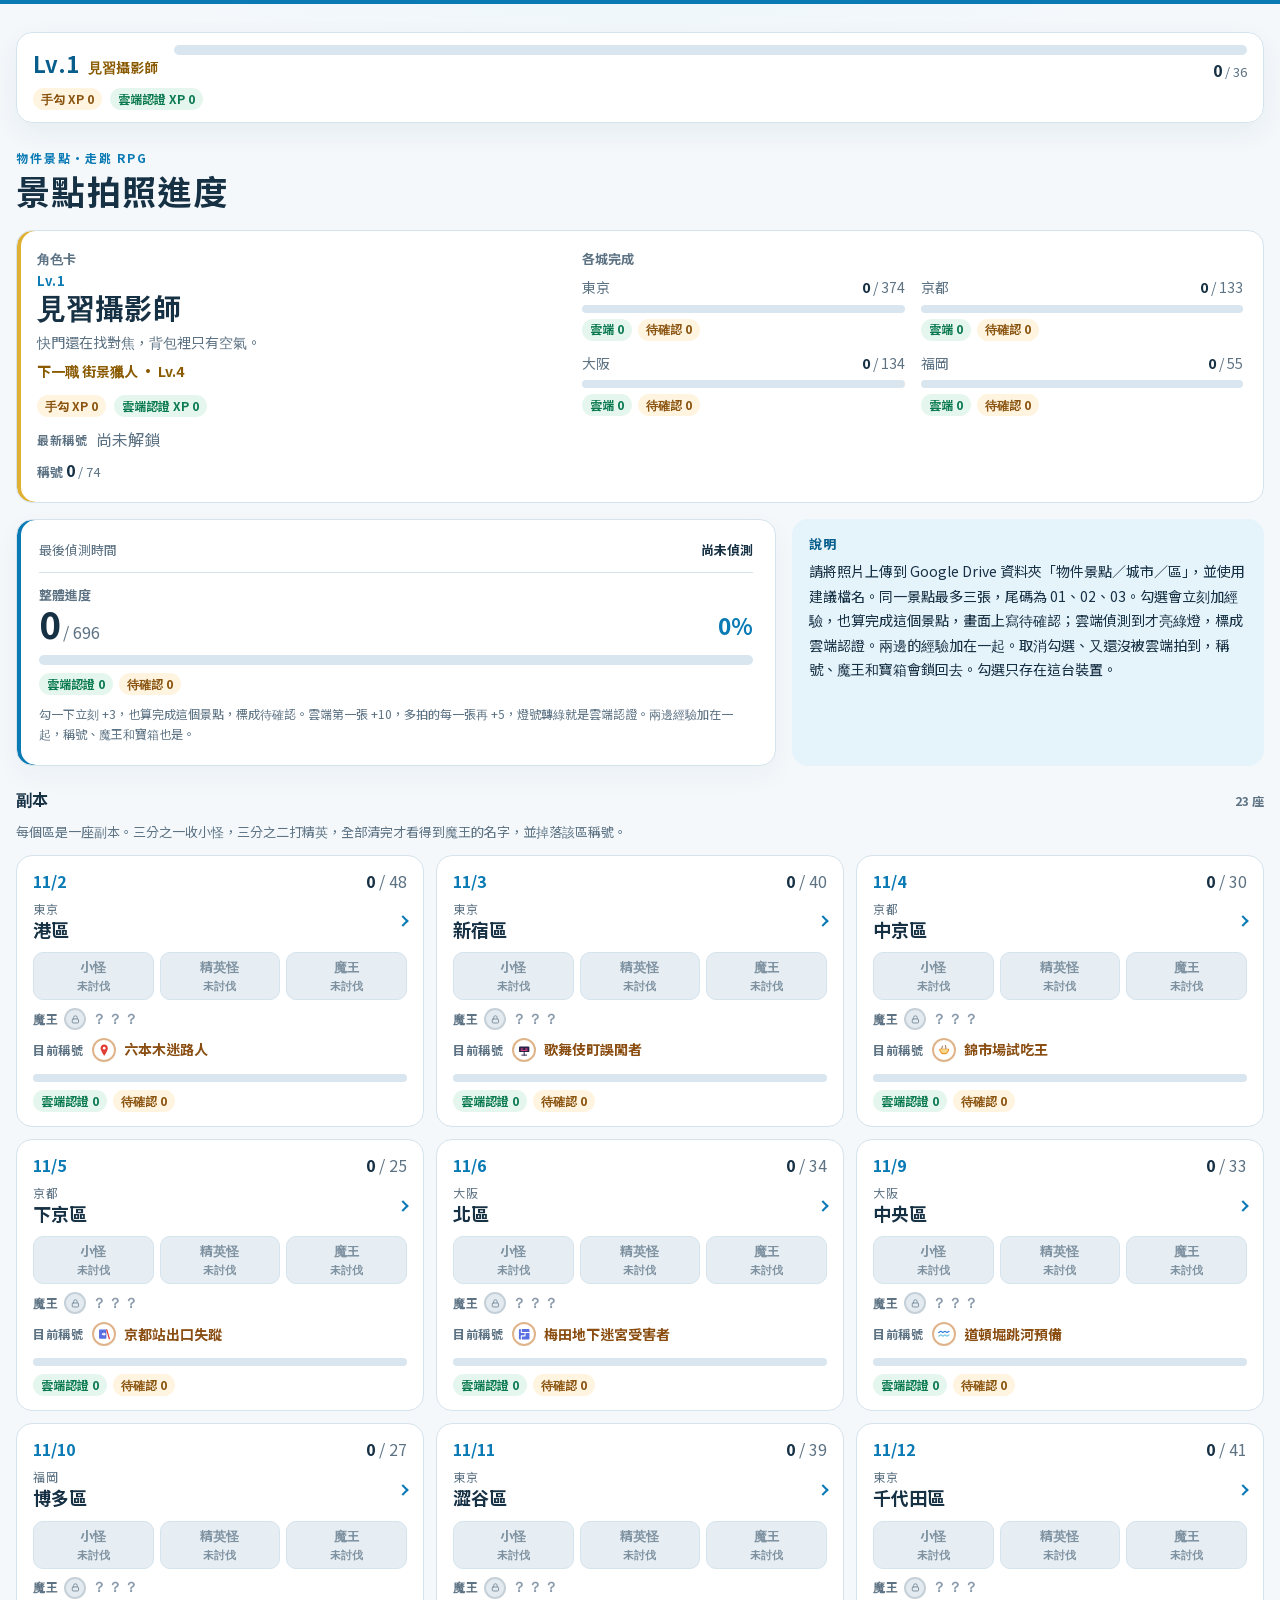
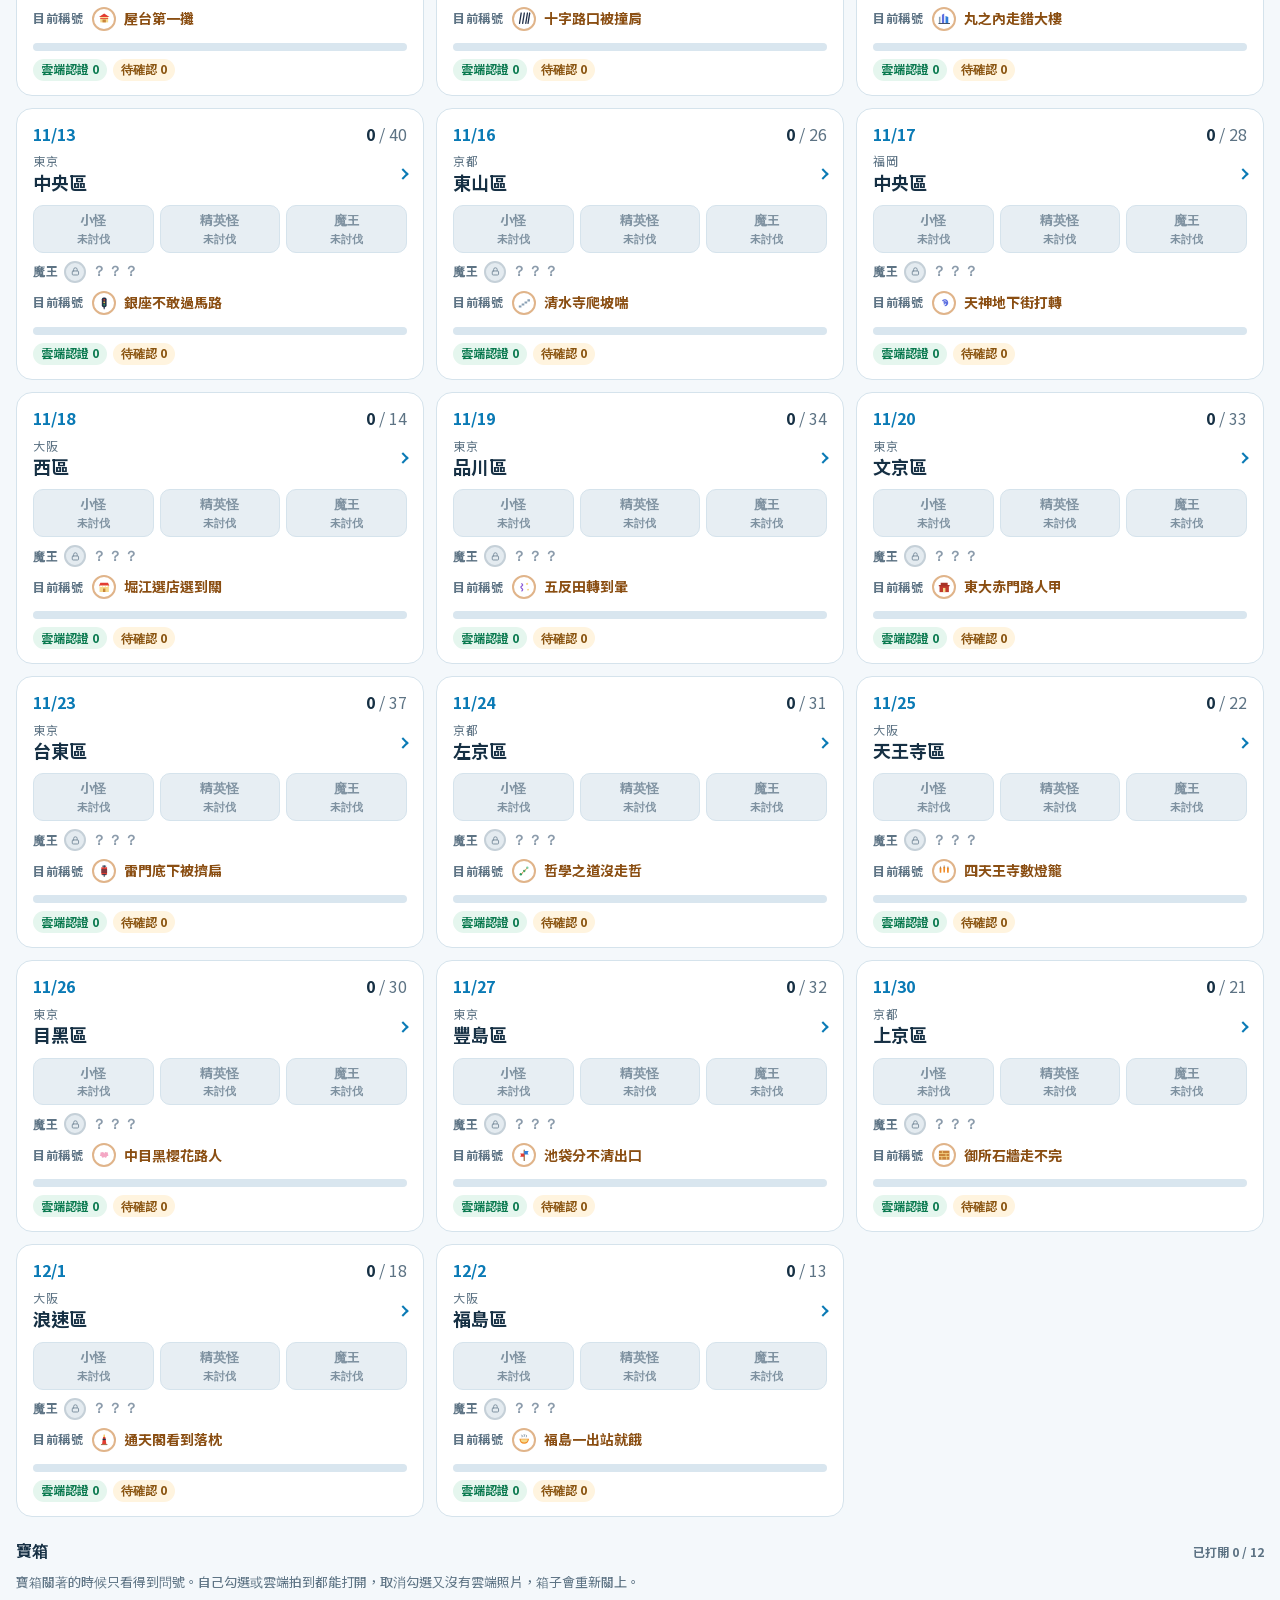
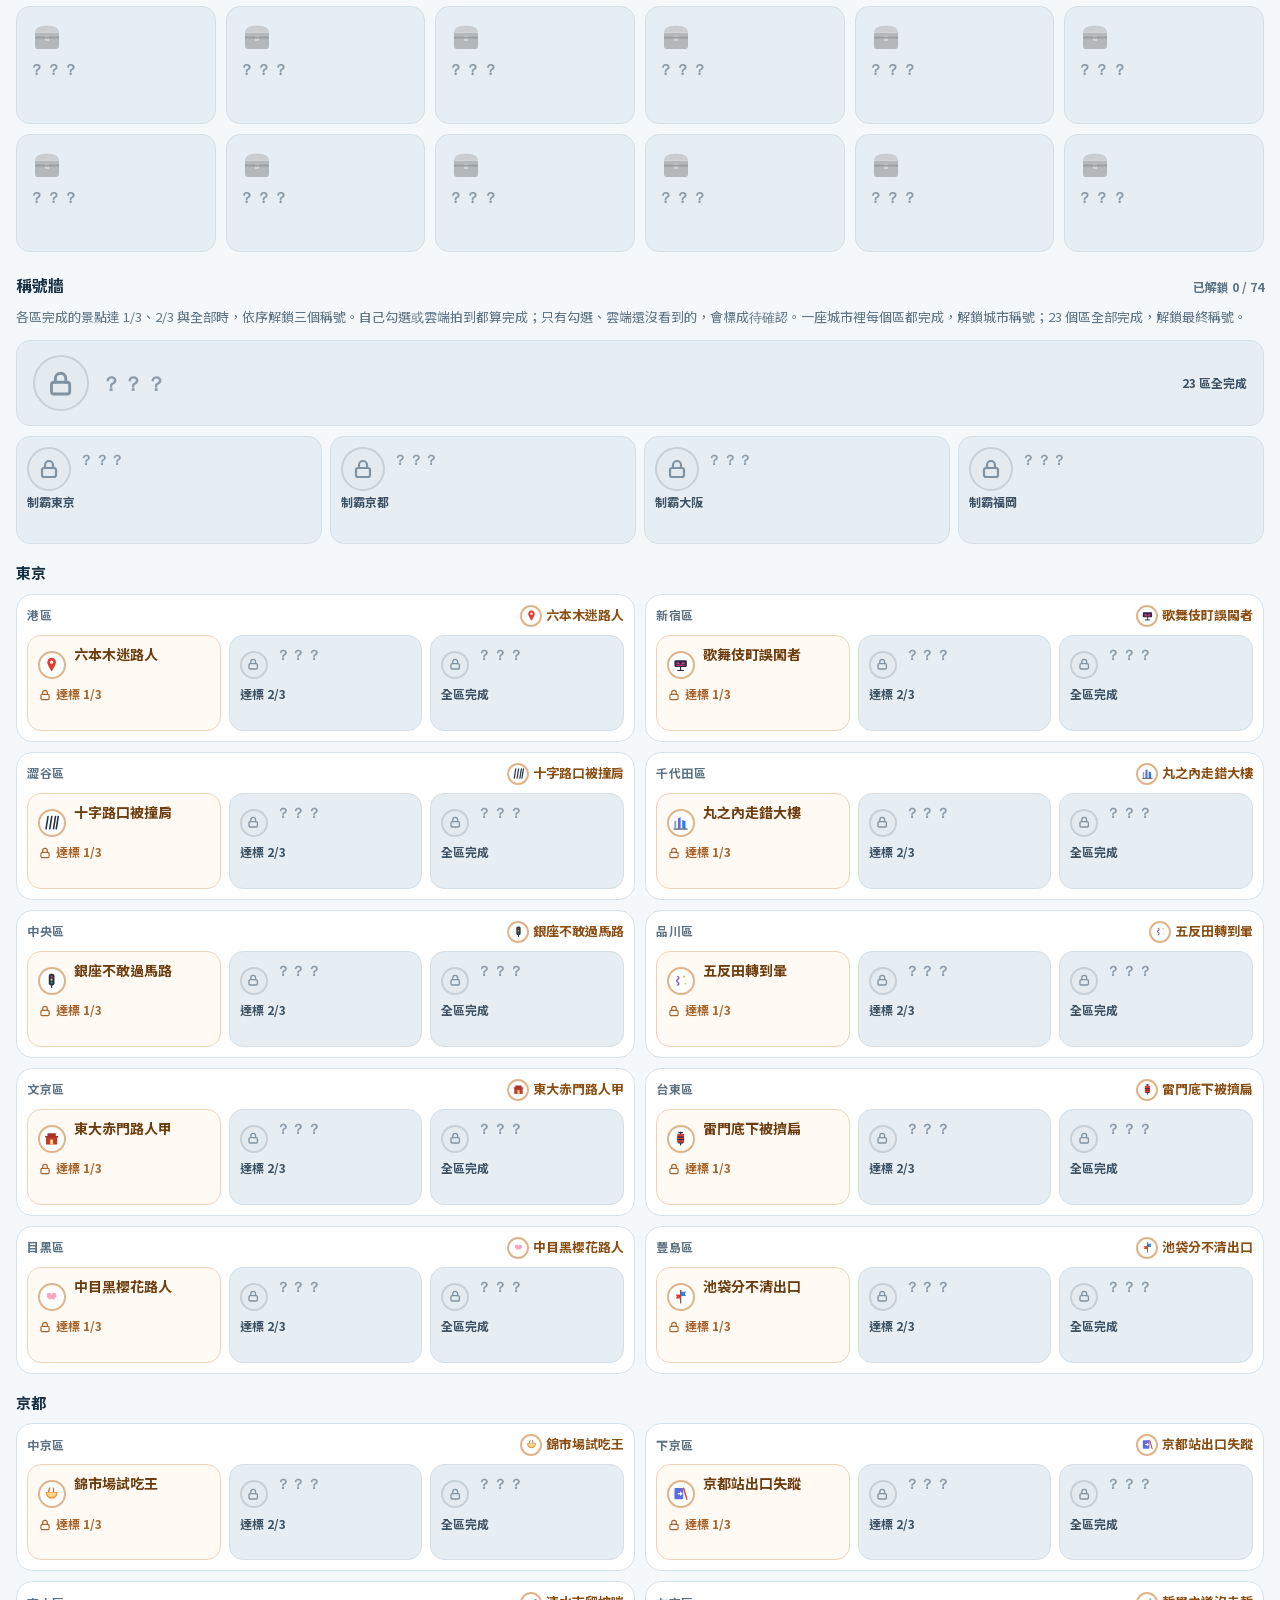
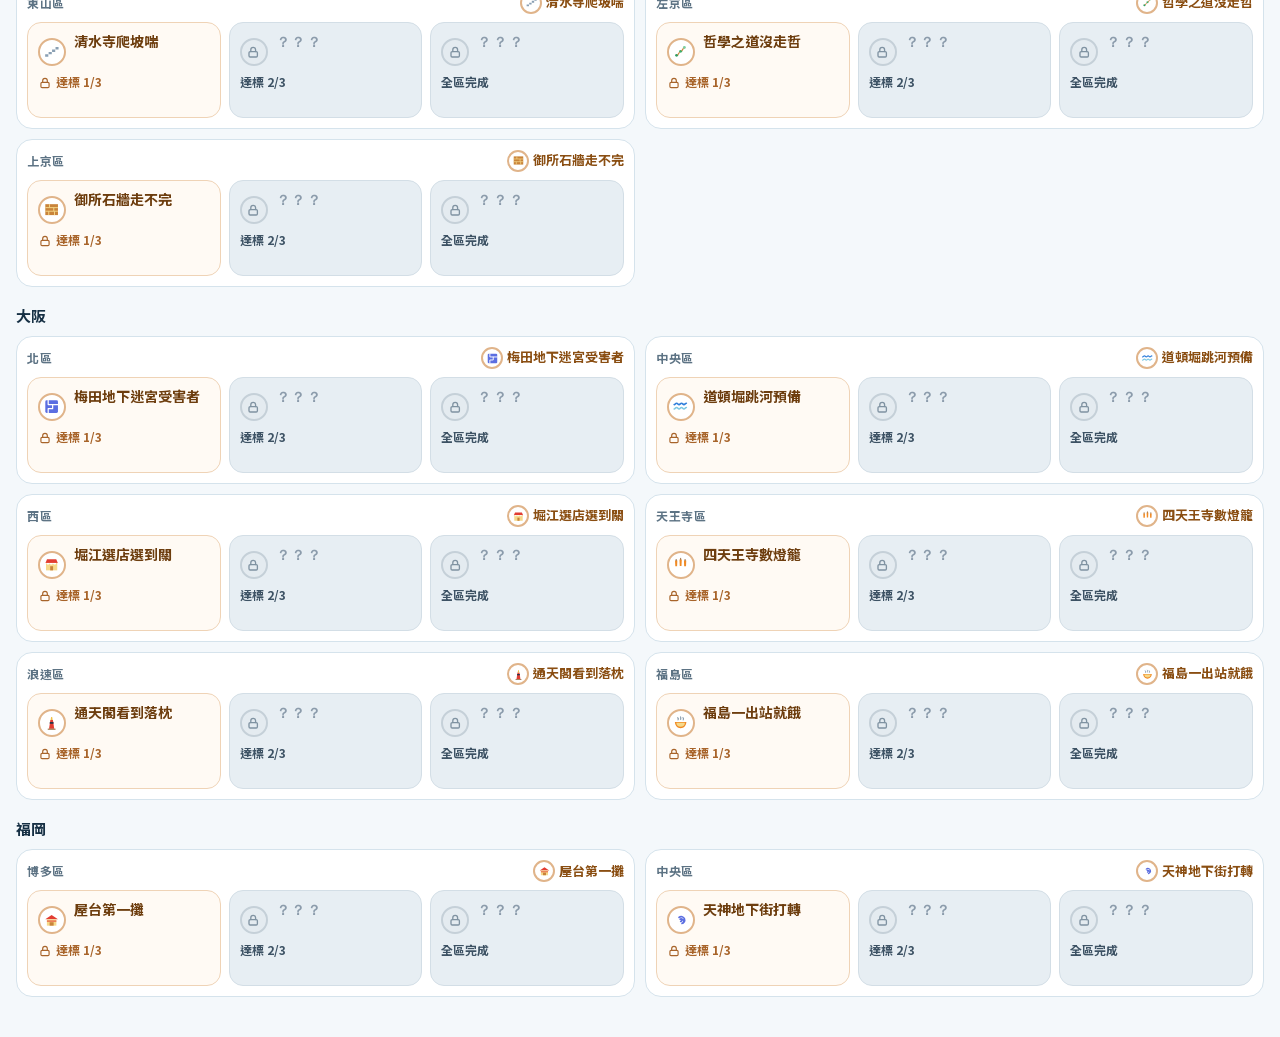
==== commit e31a03f9: "Turn the spot tracker into a walk-around RPG. Self-ticks and cloud photos both add XP and both count" ====
--- a/spots/index.html
+++ b/spots/index.html
@@ -5,7 +5,7 @@
 <meta name="viewport" content="width=device-width, initial-scale=1, viewport-fit=cover">
 <meta name="color-scheme" content="light">
 <meta name="theme-color" content="#0a7ab5">
-<meta name="description" content="物件景點拍照進度與稱號。依行程查看各區上傳狀況，並核對建議檔名。">
+<meta name="description" content="物件景點拍照進度、稱號與走跳 RPG。經驗來自自行勾選和雲端偵測，副本、魔王和寶箱跟著進度走。">
 <title>景點拍照進度</title>
 <link rel="icon" href="data:image/svg+xml,%3Csvg xmlns='http://www.w3.org/2000/svg' viewBox='0 0 32 32'%3E%3Crect width='32' height='32' rx='8' fill='%230a7ab5'/%3E%3Ccircle cx='16' cy='16' r='5.5' fill='white'/%3E%3C/svg%3E">
 <link rel="stylesheet" href="css/style.css">
@@ -17,6 +17,7 @@
 <div class="toasts" id="toasts" aria-live="polite" aria-atomic="false"></div>
 <noscript><p class="loading">請啟用 JavaScript 才能顯示拍照進度。</p></noscript>
 <script src="js/icons.js"></script>
+<script src="js/rpg.js"></script>
 <script src="js/app.js"></script>
 </body>
 </html>
--- a/spots/css/style.css
+++ b/spots/css/style.css
@@ -205,6 +205,7 @@
 }
 
 .bar {
+  display: flex;
   height: 8px;
   margin-top: 12px;
   border-radius: 99px;
@@ -214,11 +215,14 @@
 
 .bar > span {
   display: block;
+  flex: none;
   height: 100%;
   width: 0;
-  border-radius: inherit;
   background: linear-gradient(90deg, #075e8c, #1a9ad4);
 }
+
+.bar > span.is-cloud { background: linear-gradient(90deg, #0b7a50, #1aaa72); }
+.bar > span.is-pending { background: linear-gradient(90deg, #d0892a, #f0c14b); }
 
 .bar.lg { height: 10px; }
 
@@ -528,6 +532,21 @@
   background: var(--green);
   box-shadow: 0 0 0 4px var(--green-ring);
 }
+
+.lamp.is-pending .dot {
+  background: #e0a04a;
+  box-shadow: 0 0 0 4px rgba(224, 160, 74, .2);
+}
+
+.lamp .cert {
+  font-size: 12px;
+  font-weight: 700;
+  letter-spacing: .04em;
+}
+
+.lamp.is-cloud .cert { color: var(--green); }
+.lamp.is-pending { color: #8a5410; }
+.lamp.is-pending .cert { color: #8a5410; }
 
 .warn {
   margin-top: 8px;
@@ -1043,8 +1062,10 @@
   table.spots td.td-lamp { width: 188px; }
   table.spots td { vertical-align: middle; }
   table.spots tr.spot:hover td { background: #f8fbfc; }
-  table.spots tr.spot.has-warn td { background: #fffaf3; }
-  table.spots tr.spot.has-warn:hover td { background: #fff6ea; }
+  table.spots tr.spot.has-warn td,
+  table.spots tr.spot.has-pending td { background: #fffaf3; }
+  table.spots tr.spot.has-warn:hover td,
+  table.spots tr.spot.has-pending:hover td { background: #fff6ea; }
   .fname { align-items: center; }
   .warn { margin-top: 6px; }
 }
@@ -1094,5 +1115,356 @@
 @media (prefers-reduced-motion: reduce) {
   * { scroll-behavior: auto !important; }
   .toast,
-  .toast.is-out { animation: none; }
-}
+  .toast.is-out,
+  .xp-float { animation: none; }
+}
+
+.xpbar {
+  position: sticky;
+  top: 4px;
+  z-index: 25;
+  display: grid;
+  grid-template-columns: auto minmax(180px, 1fr);
+  gap: 4px 16px;
+  align-items: center;
+  margin: 0 0 16px;
+  padding: 12px 16px;
+  background: rgba(255, 255, 255, .94);
+  border: 1px solid var(--line);
+  border-radius: 16px;
+  box-shadow: 0 10px 28px rgba(16, 58, 86, .06);
+}
+
+.xp-lv {
+  display: flex;
+  align-items: baseline;
+  gap: 8px;
+  margin: 0;
+}
+
+.xp-lv b {
+  color: var(--blue-deep);
+  font-size: 22px;
+  letter-spacing: .02em;
+}
+
+.xp-lv span {
+  color: #8a5a00;
+  font-size: 14px;
+  font-weight: 700;
+}
+
+.xp-track { min-width: 0; }
+.xp-track .bar { margin-top: 0; }
+
+.xp-ratio {
+  margin: 4px 0 0;
+  color: var(--muted);
+  font-size: 13px;
+  font-weight: 700;
+  text-align: right;
+}
+
+.xp-ratio b { color: var(--ink); font-size: 16px; }
+.xp-ratio span { font-weight: 400; }
+
+.xp-split {
+  display: flex;
+  flex-wrap: wrap;
+  gap: 8px;
+  grid-column: 1 / -1;
+  margin: 0;
+}
+
+.xp-split span,
+.split-count span {
+  display: inline-flex;
+  align-items: center;
+  min-height: 22px;
+  padding: 1px 8px;
+  border-radius: 999px;
+  font-size: 12px;
+  font-weight: 700;
+}
+
+.xp-split .is-pending,
+.split-count .is-pending {
+  background: #fff4df;
+  color: #8a5410;
+}
+
+.xp-split .is-cloud,
+.split-count .is-cloud {
+  background: #e5f6ee;
+  color: #0b7a50;
+}
+
+.split-count {
+  display: flex;
+  flex-wrap: wrap;
+  gap: 6px;
+  margin: 8px 0 0;
+}
+
+.sheet {
+  display: grid;
+  grid-template-columns: minmax(280px, .9fr) minmax(0, 1.15fr);
+  gap: 18px 28px;
+  margin-bottom: 16px;
+  padding: 18px 20px;
+  background: var(--card);
+  border: 1px solid var(--line);
+  border-radius: 16px;
+  box-shadow: inset 4px 0 0 #e0b033;
+}
+
+.sheet-lv {
+  margin: 2px 0 0;
+  color: var(--blue);
+  font-size: 13px;
+  font-weight: 700;
+  letter-spacing: .08em;
+}
+
+.sheet-class {
+  margin: 0;
+  font-size: 28px;
+  line-height: 1.25;
+  letter-spacing: .04em;
+}
+
+.sheet-blurb,
+.sheet-next {
+  margin: 6px 0 0;
+  color: var(--muted);
+  font-size: 14px;
+  line-height: 1.6;
+}
+
+.sheet-next { color: #8a5a00; font-weight: 700; }
+.sheet-xp { margin-top: 12px; }
+
+.sheet-title-line,
+.drop {
+  display: flex;
+  align-items: center;
+  gap: 8px;
+  min-width: 0;
+  margin: 12px 0 0;
+}
+
+.sheet-title-line span,
+.drop span {
+  flex: none;
+  color: var(--muted);
+  font-size: 12px;
+  font-weight: 700;
+  letter-spacing: .06em;
+}
+
+.sheet-title-line b,
+.drop b {
+  min-width: 0;
+  font-size: 16px;
+  line-height: 1.4;
+  overflow-wrap: anywhere;
+}
+
+.sheet-title-line b.is-empty { color: var(--muted); font-weight: 400; }
+.sheet-count { margin: 8px 0 0; color: var(--muted); font-size: 13px; font-weight: 700; }
+.sheet-count b { color: var(--ink); font-size: 16px; }
+.sheet-count span { font-weight: 400; }
+
+.sheet-cities ul {
+  display: grid;
+  grid-template-columns: 1fr 1fr;
+  gap: 12px 16px;
+  margin-top: 8px;
+}
+
+.city-h {
+  display: flex;
+  justify-content: space-between;
+  gap: 8px;
+  font-size: 14px;
+  font-weight: 700;
+}
+
+.city-h b { font-weight: 700; }
+.city-h span { color: var(--muted); font-weight: 400; }
+.sheet-cities .bar { margin-top: 6px; }
+.sheet-cities .split-count { margin-top: 6px; }
+
+.stages {
+  display: grid;
+  grid-template-columns: repeat(3, minmax(0, 1fr));
+  gap: 6px;
+  margin-top: 10px;
+}
+
+.stages li {
+  min-width: 0;
+  padding: 6px 6px 5px;
+  border: 1px solid var(--line);
+  border-radius: 10px;
+  background: #f4f8fb;
+  text-align: center;
+}
+
+.stages b,
+.stages small { display: block; }
+.stages b { font-size: 13px; line-height: 1.3; }
+.stages small { margin-top: 1px; color: var(--muted); font-size: 11px; font-weight: 700; }
+.stages .is-cloud { background: #eefaf4; border-color: #b7e4cd; }
+.stages .is-cloud b,
+.stages .is-cloud small { color: #0b7a50; }
+.stages .is-pending { background: #fff8ec; border-color: #f0ddc0; }
+.stages .is-pending b,
+.stages .is-pending small { color: #8a5410; }
+.stages .is-locked { background: #e7eef3; }
+.stages .is-locked b,
+.stages .is-locked small { color: #7f92a1; }
+
+.boss {
+  display: flex;
+  align-items: center;
+  gap: 6px;
+  min-width: 0;
+  margin: 8px 0 0;
+}
+
+.boss-k {
+  flex: none;
+  color: var(--muted);
+  font-size: 12px;
+  font-weight: 700;
+  letter-spacing: .06em;
+}
+
+.boss b {
+  min-width: 0;
+  font-size: 14px;
+  line-height: 1.35;
+  overflow-wrap: anywhere;
+}
+
+.boss.is-secret b {
+  color: #8b9bab;
+  letter-spacing: .12em;
+}
+
+.boss.is-down b { color: #6d4a00; }
+.boss .tier-icon { width: 22px; height: 22px; }
+
+.chests {
+  display: grid;
+  grid-template-columns: repeat(4, minmax(0, 1fr));
+  gap: 10px;
+}
+
+.chest {
+  display: flex;
+  flex-direction: column;
+  align-items: flex-start;
+  gap: 4px;
+  min-width: 0;
+  min-height: 118px;
+  padding: 12px;
+  border: 1px solid var(--line);
+  border-radius: 14px;
+  background: #fff;
+}
+
+.chest.is-locked {
+  background: #e7eef3;
+  border-color: #d3dee6;
+}
+
+.chest.is-open {
+  background: linear-gradient(180deg, #fff8df, #fff);
+  border-color: #ead48a;
+  box-shadow: inset 0 3px 0 #e2b33a;
+}
+
+.chest-ico {
+  display: inline-flex;
+  width: 36px;
+  height: 36px;
+}
+
+.chest.is-locked .chest-ico { filter: grayscale(1); opacity: .55; }
+.chest-ico svg { width: 100%; height: 100%; }
+
+.chest-name {
+  font-size: 15px;
+  font-weight: 700;
+  line-height: 1.35;
+  overflow-wrap: anywhere;
+}
+
+.chest.is-locked .chest-name {
+  color: #8b9bab;
+  letter-spacing: .14em;
+}
+
+.chest.is-open .chest-name { color: #6d4a00; }
+
+.chest-flavor {
+  color: var(--muted);
+  font-size: 12px;
+  line-height: 1.5;
+}
+
+.badge.is-pending-tier {
+  box-shadow: inset 0 3px 0 #e0a04a;
+}
+
+.level-orb {
+  display: inline-flex;
+  align-items: center;
+  justify-content: center;
+  flex: none;
+  width: 36px;
+  height: 36px;
+  border: 2px solid #e0b033;
+  border-radius: 50%;
+  background: #fff8df;
+  color: #8a5a00;
+  font-size: 14px;
+  font-weight: 700;
+}
+
+.toast.scope-class { border-color: #e2b33a; }
+.toast.scope-ach { border-color: #ead48a; }
+.toast .chest-ico { width: 36px; height: 36px; flex: none; }
+
+.xp-float {
+  position: fixed;
+  z-index: 60;
+  margin: 0;
+  color: #0b7a50;
+  font-size: 18px;
+  font-weight: 700;
+  pointer-events: none;
+  text-shadow: 0 1px 0 #fff;
+  transform: translate(-50%, -100%);
+  animation: xp-float .9s ease forwards;
+}
+
+@keyframes xp-float {
+  from { opacity: 0; transform: translate(-50%, -70%); }
+  20% { opacity: 1; }
+  to { opacity: 0; transform: translate(-50%, -180%); }
+}
+
+@media (min-width: 1280px) {
+  .chests { grid-template-columns: repeat(6, minmax(0, 1fr)); }
+}
+
+@media (max-width: 1039px) {
+  .xpbar,
+  .sheet { grid-template-columns: 1fr; }
+  .sheet-cities ul,
+  .chests { grid-template-columns: 1fr 1fr; }
+  .sheet-class { font-size: 24px; }
+}
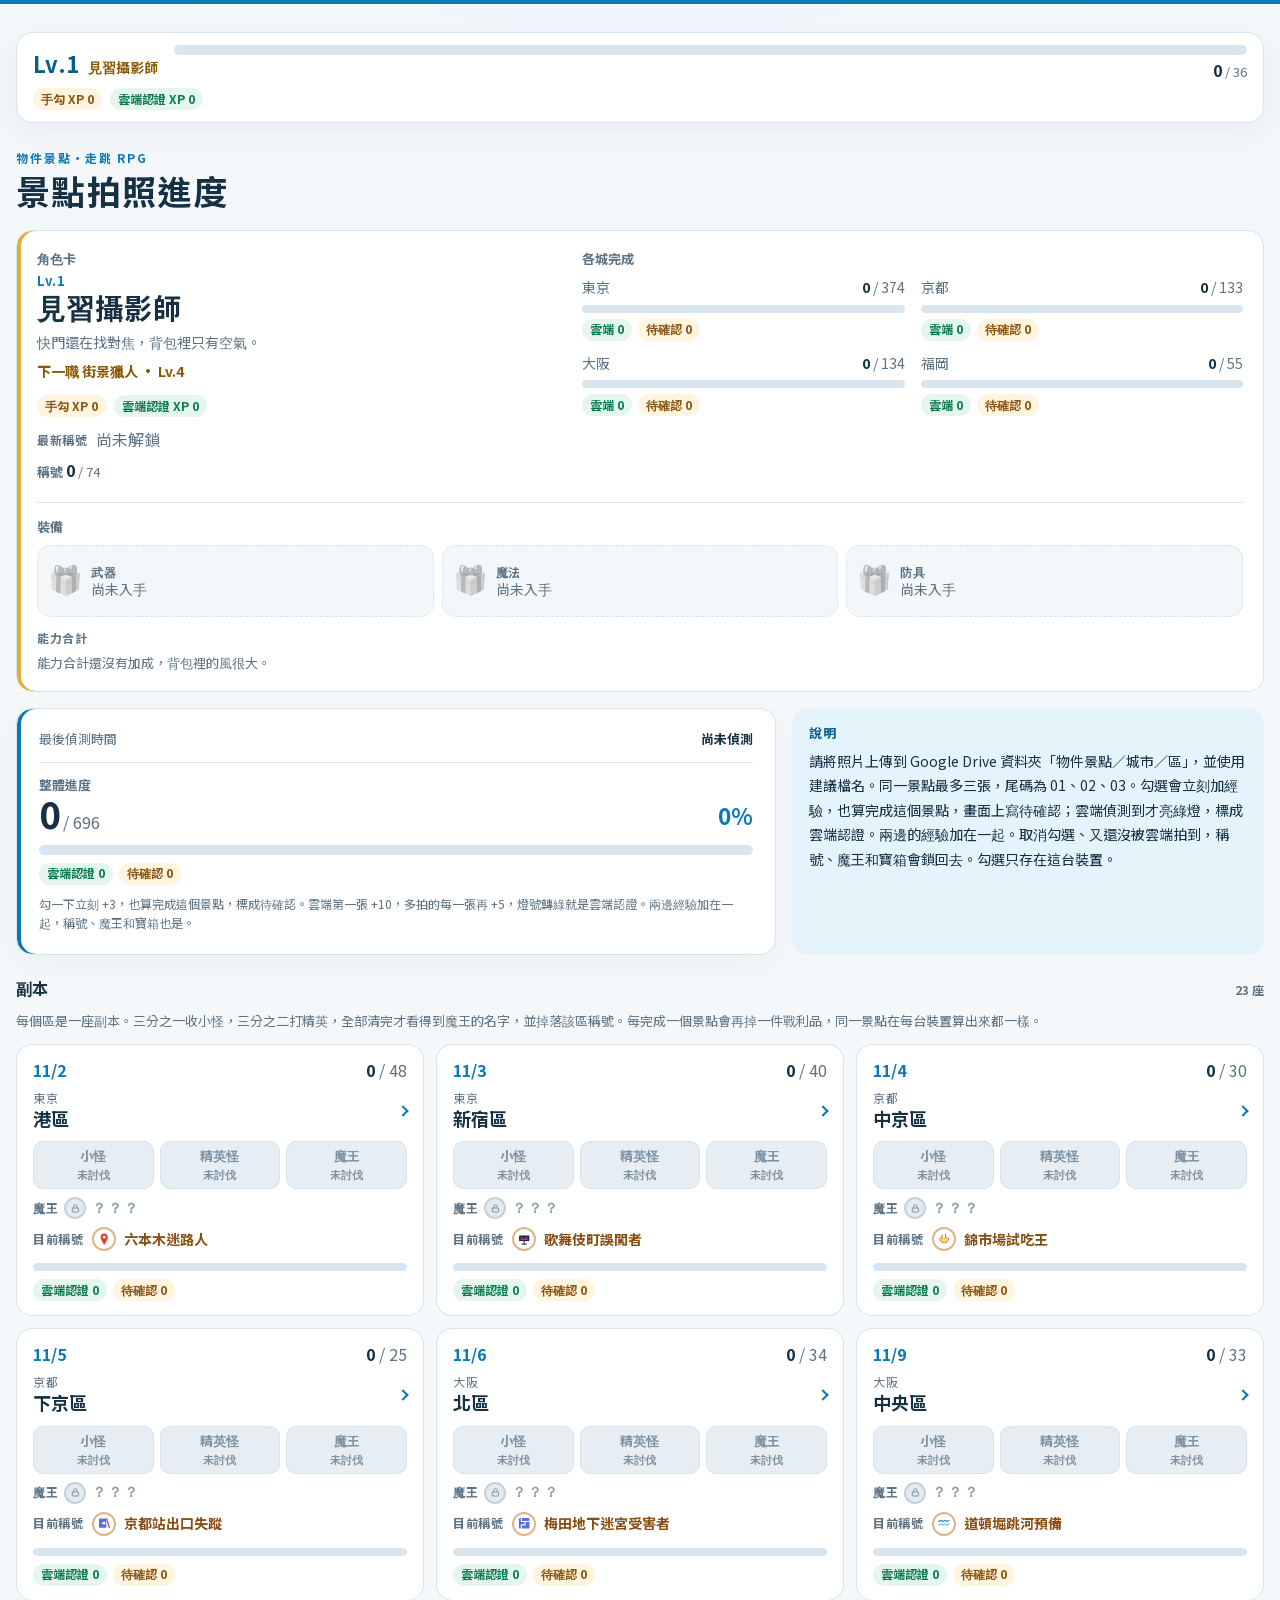
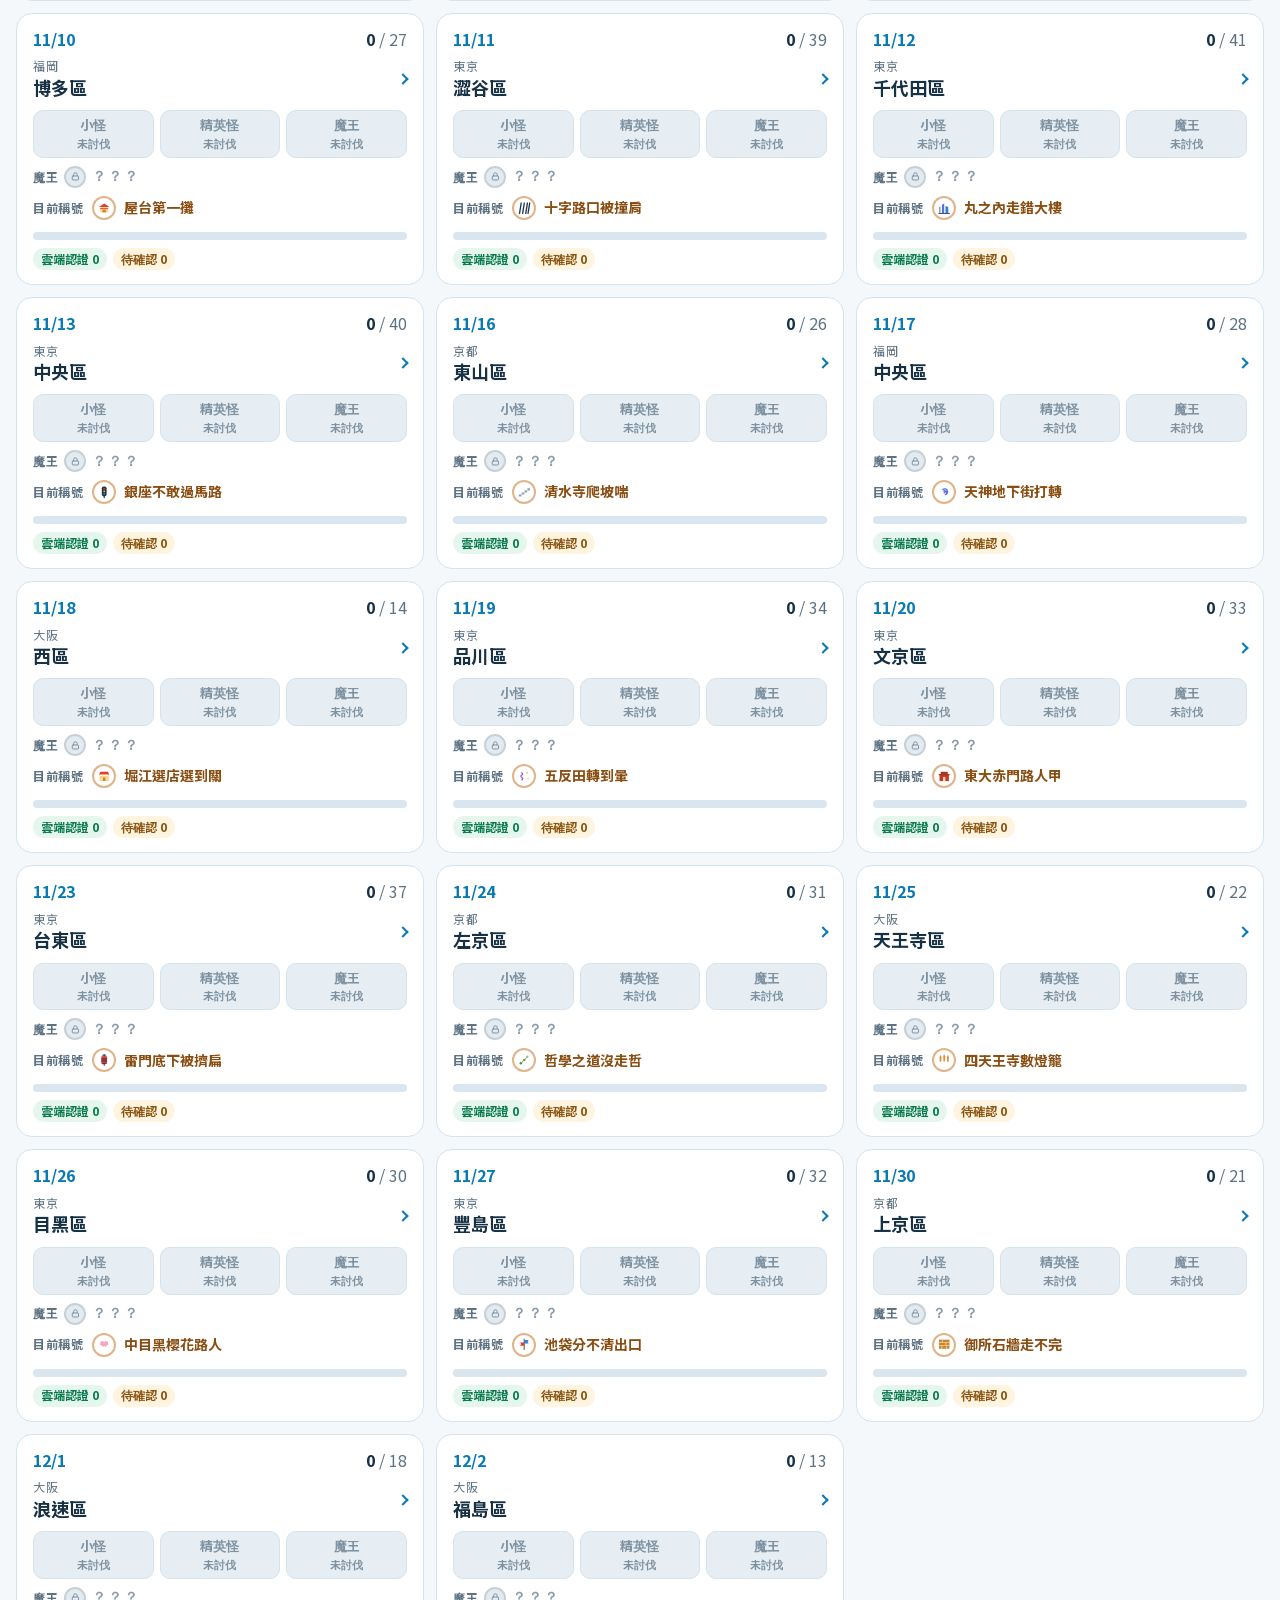
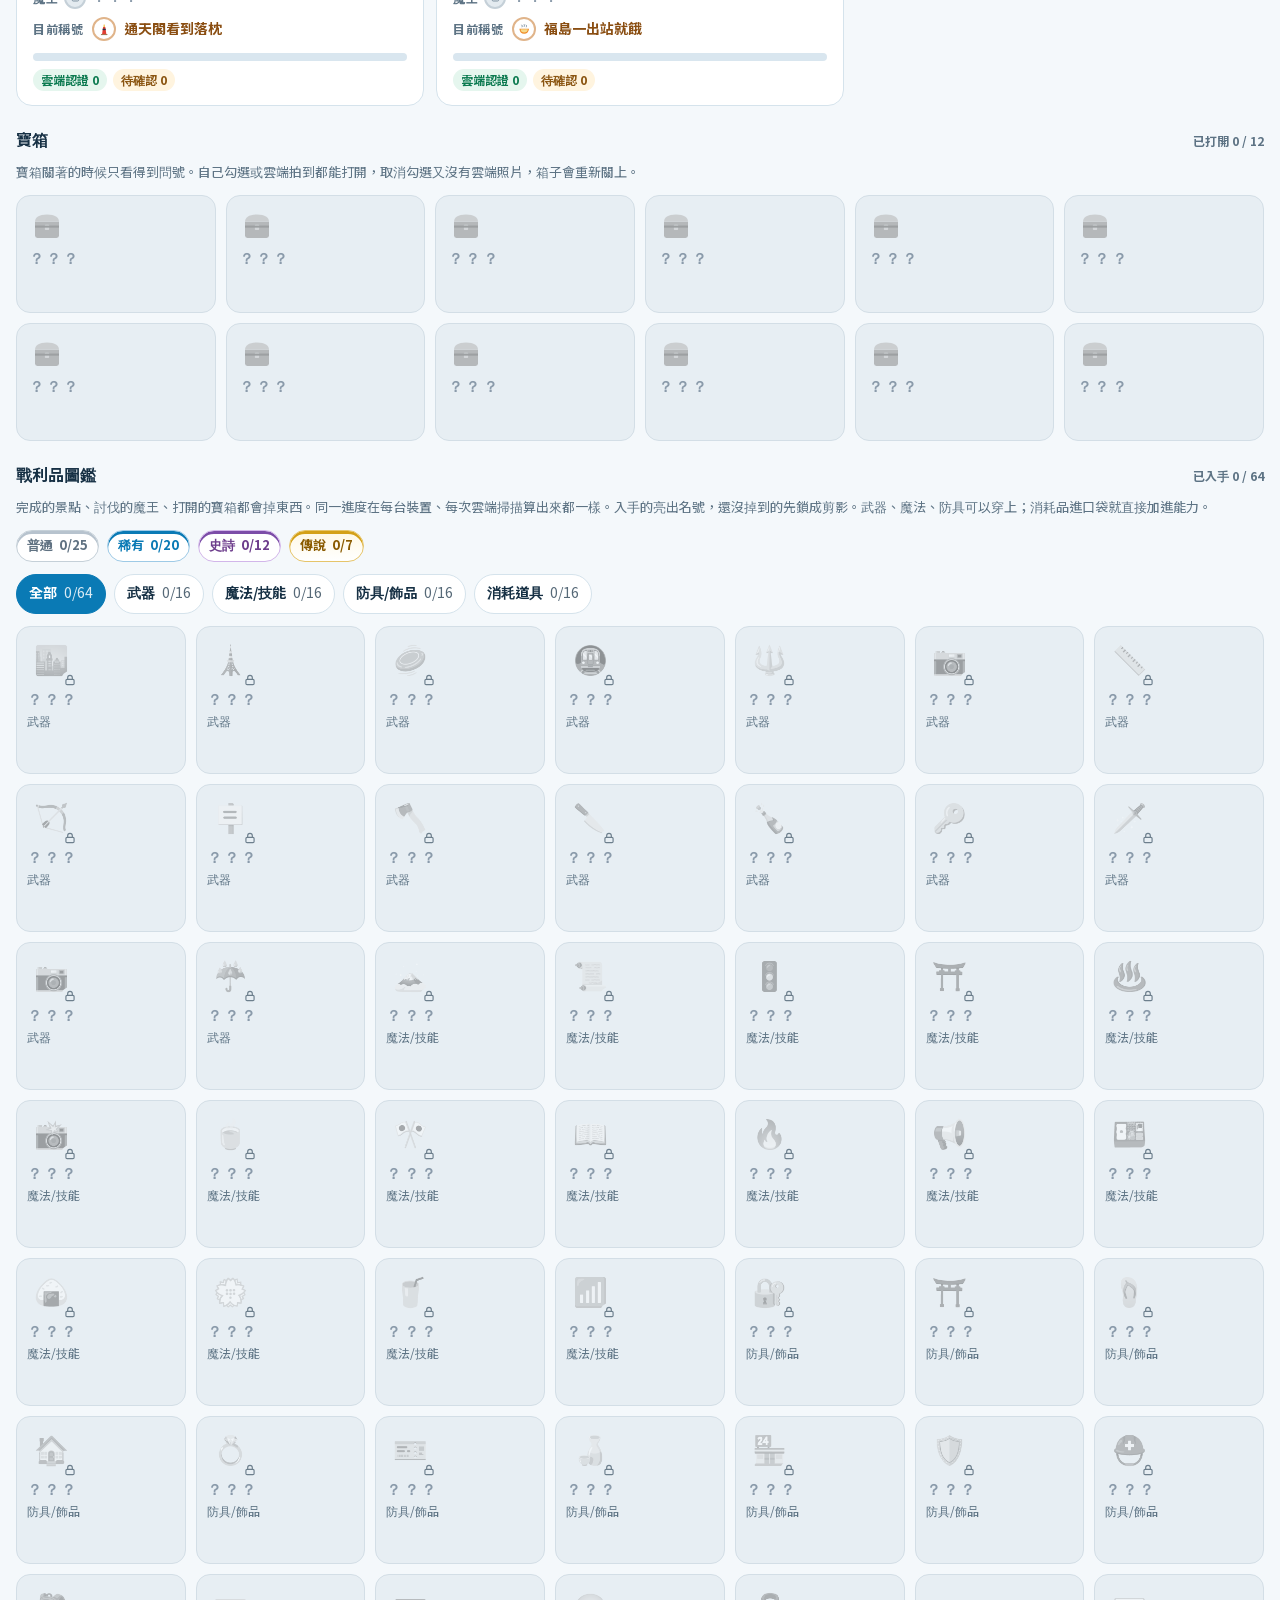
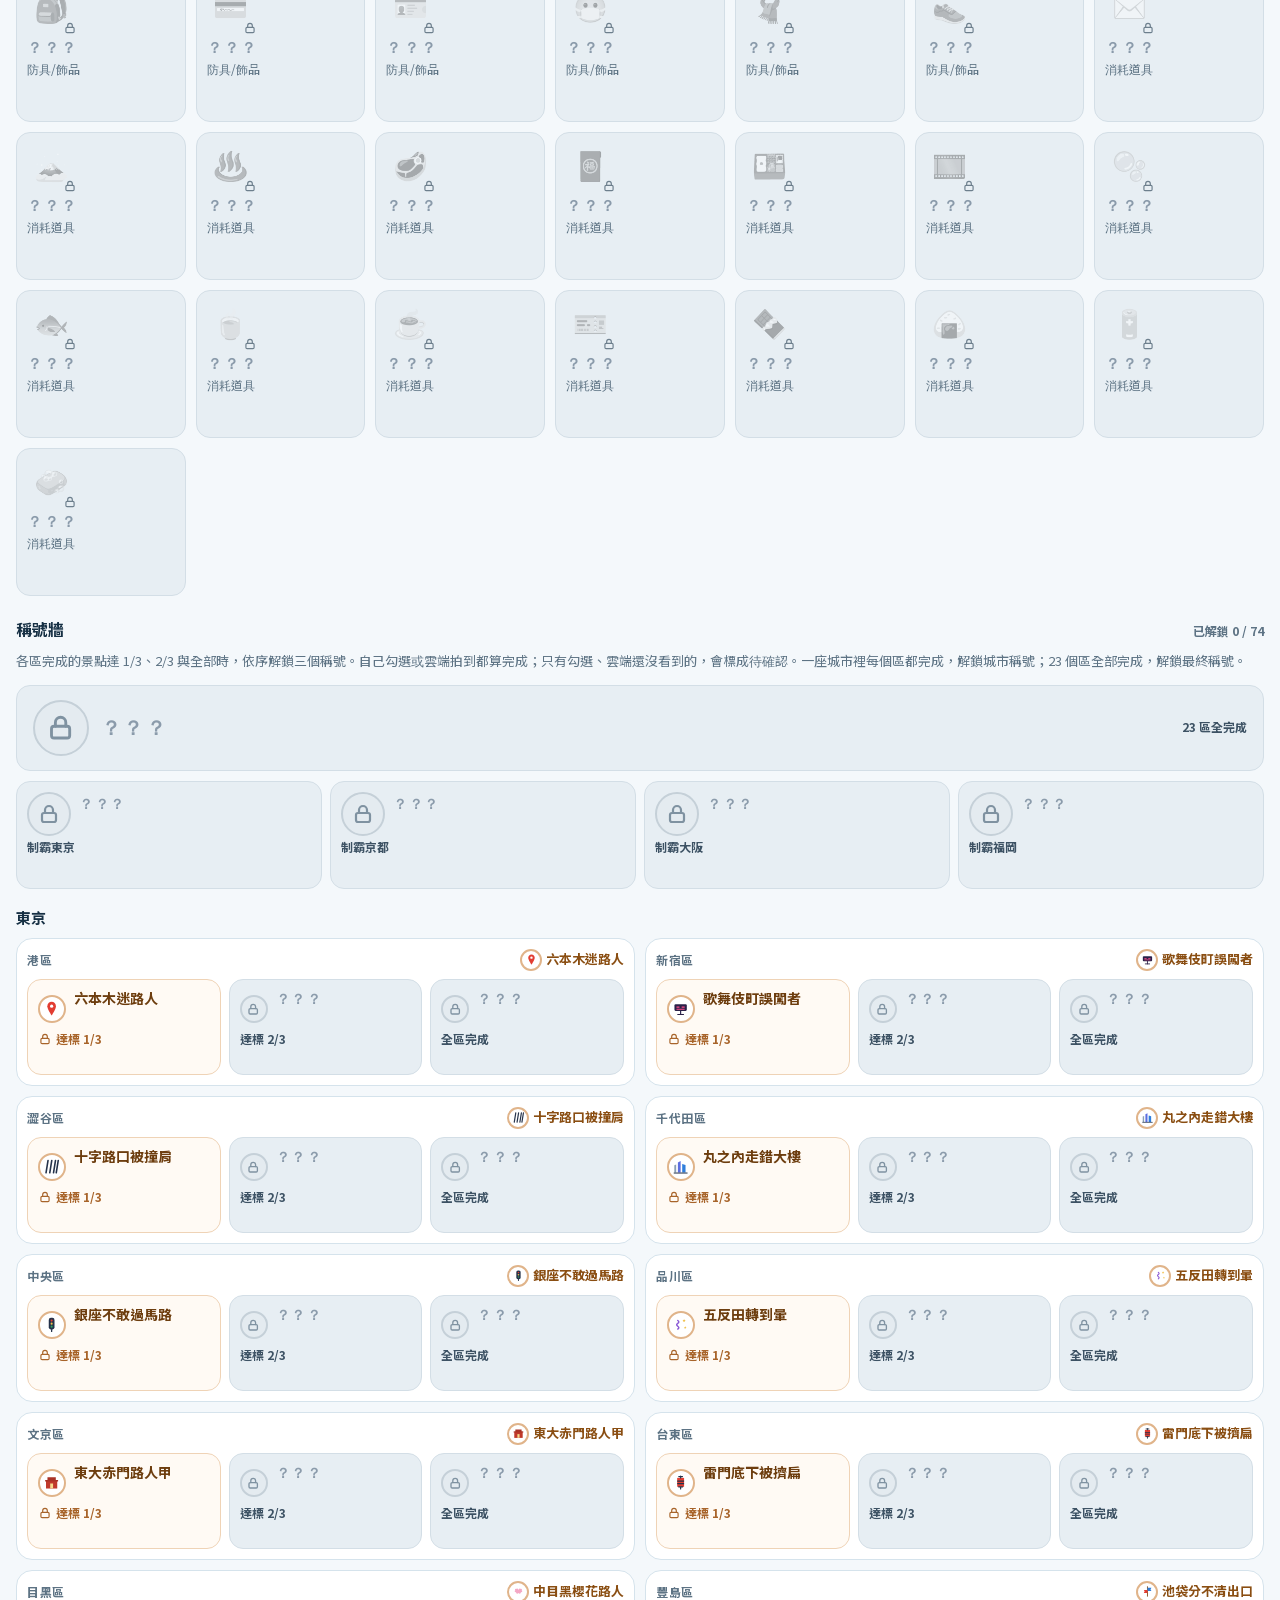
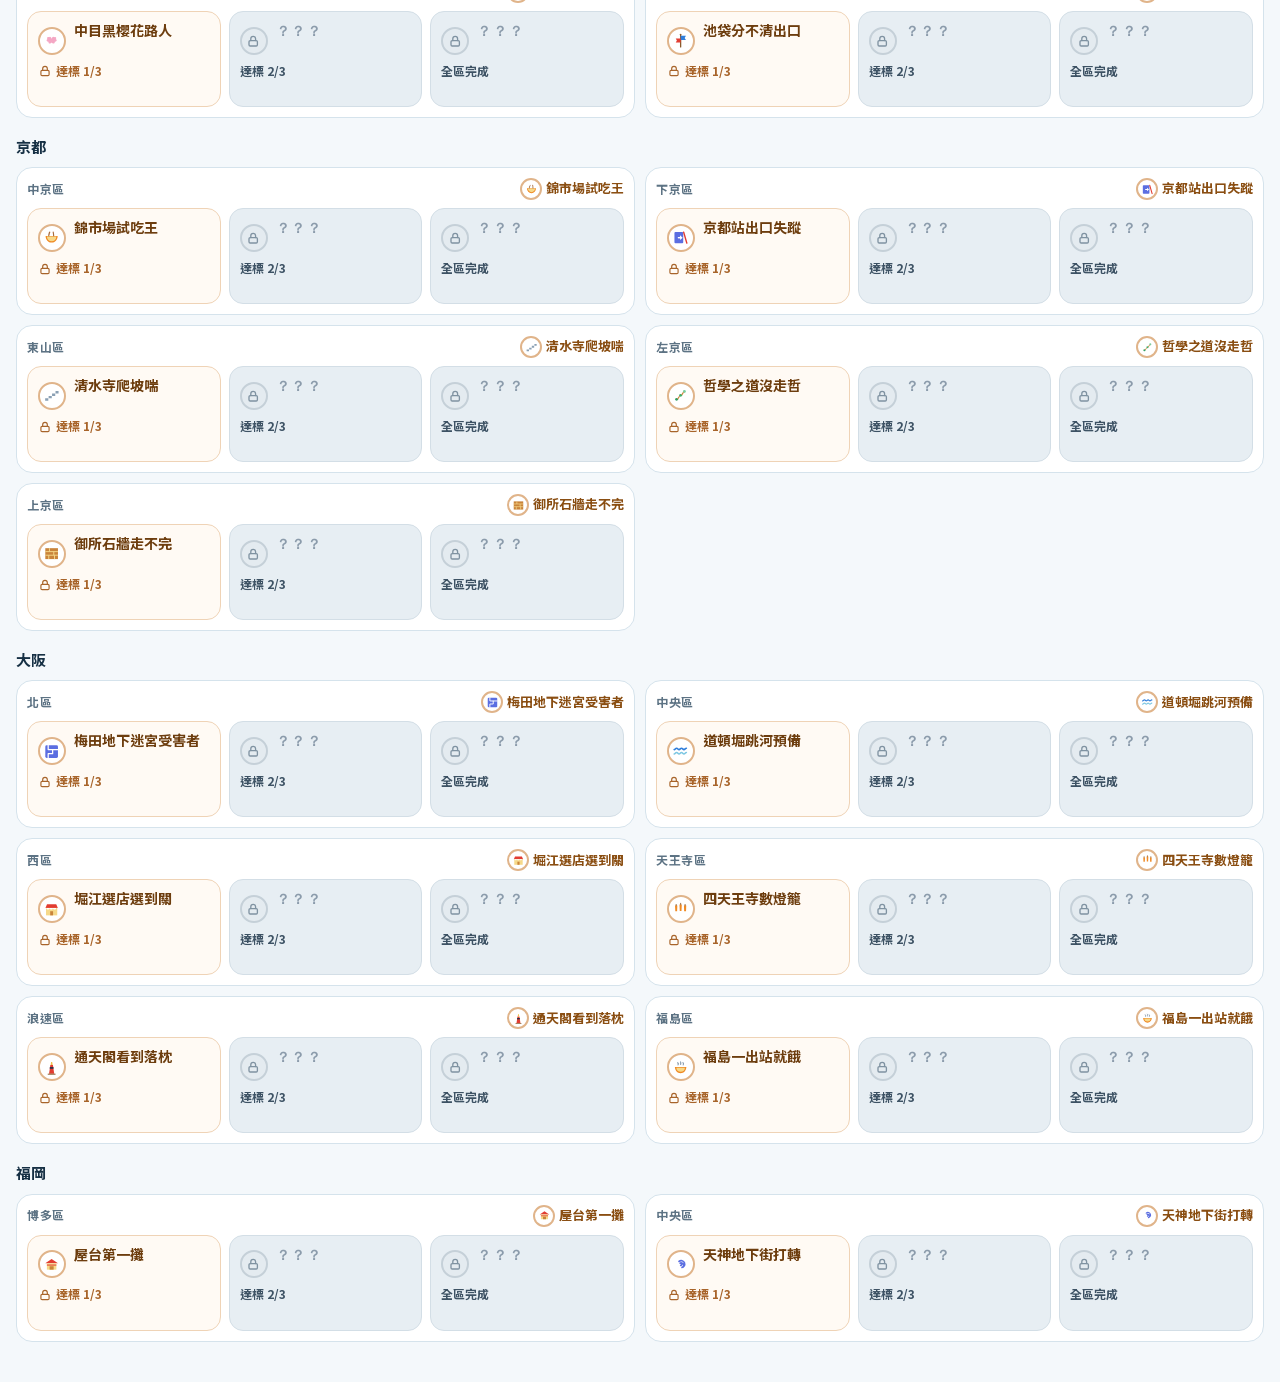
==== commit 28723726: "Add deterministic loot, a codex, and gear slots to the spot RPG. Each finished spot, boss clear, and" ====
--- a/spots/index.html
+++ b/spots/index.html
@@ -5,7 +5,7 @@
 <meta name="viewport" content="width=device-width, initial-scale=1, viewport-fit=cover">
 <meta name="color-scheme" content="light">
 <meta name="theme-color" content="#0a7ab5">
-<meta name="description" content="物件景點拍照進度、稱號與走跳 RPG。經驗來自自行勾選和雲端偵測，副本、魔王和寶箱跟著進度走。">
+<meta name="description" content="物件景點拍照進度、稱號與走跳 RPG。經驗來自自行勾選和雲端偵測，副本、魔王、寶箱和戰利品跟著進度走。">
 <title>景點拍照進度</title>
 <link rel="icon" href="data:image/svg+xml,%3Csvg xmlns='http://www.w3.org/2000/svg' viewBox='0 0 32 32'%3E%3Crect width='32' height='32' rx='8' fill='%230a7ab5'/%3E%3Ccircle cx='16' cy='16' r='5.5' fill='white'/%3E%3C/svg%3E">
 <link rel="stylesheet" href="css/style.css">
@@ -18,6 +18,7 @@
 <noscript><p class="loading">請啟用 JavaScript 才能顯示拍照進度。</p></noscript>
 <script src="js/icons.js"></script>
 <script src="js/rpg.js"></script>
+<script src="js/loot.js"></script>
 <script src="js/app.js"></script>
 </body>
 </html>
--- a/spots/css/style.css
+++ b/spots/css/style.css
@@ -1468,3 +1468,441 @@
   .chests { grid-template-columns: 1fr 1fr; }
   .sheet-class { font-size: 24px; }
 }
+
+.sheet-gear {
+  grid-column: 1 / -1;
+  min-width: 0;
+  padding-top: 14px;
+  border-top: 1px solid var(--line);
+}
+
+.gear-slots {
+  display: grid;
+  grid-template-columns: repeat(3, minmax(0, 1fr));
+  gap: 8px;
+  margin-top: 8px;
+}
+
+.gear-slot,
+.gear-choice,
+.loot-cell,
+.gear-auto,
+.loot-take {
+  font: inherit;
+  color: inherit;
+  text-align: left;
+}
+
+.gear-slot {
+  display: flex;
+  align-items: center;
+  gap: 8px;
+  width: 100%;
+  min-width: 0;
+  min-height: 72px;
+  padding: 8px 10px;
+  border: 1px solid var(--line);
+  border-radius: 14px;
+  background: #f4f7f9;
+}
+
+.gear-slot.is-empty { border-style: dashed; }
+.gear-slot.is-open { outline: 2px solid var(--blue); outline-offset: 1px; }
+
+.gear-copy { min-width: 0; }
+.gear-k,
+.gear-total-k {
+  display: block;
+  color: var(--muted);
+  font-size: 12px;
+  font-weight: 700;
+  letter-spacing: .06em;
+}
+
+.gear-name {
+  display: block;
+  font-size: 14px;
+  font-weight: 700;
+  line-height: 1.35;
+  overflow-wrap: anywhere;
+}
+
+.gear-name.is-empty { color: var(--muted); font-weight: 400; }
+
+.gear-bonus,
+.gear-choice small,
+.loot-stats,
+.loot-desc,
+.loot-meta {
+  display: block;
+  color: var(--muted);
+  font-size: 12px;
+  line-height: 1.45;
+  overflow-wrap: anywhere;
+}
+
+.gear-picker {
+  display: grid;
+  gap: 8px;
+  margin-top: 8px;
+}
+
+.gear-auto,
+.loot-take {
+  min-height: 44px;
+  padding: 8px 14px;
+  border: 0;
+  border-radius: 999px;
+  background: var(--blue);
+  color: #fff;
+  font-weight: 700;
+}
+
+.gear-auto { justify-self: start; }
+.gear-auto-note,
+.gear-empty,
+.loot-dup,
+.loot-more,
+.loot-place {
+  margin: 0;
+  color: var(--muted);
+  font-size: 13px;
+  line-height: 1.5;
+}
+
+.gear-choice {
+  display: flex;
+  align-items: center;
+  gap: 8px;
+  width: 100%;
+  min-height: 52px;
+  padding: 8px 10px;
+  border: 1px solid var(--line);
+  border-radius: 12px;
+  background: #fff;
+}
+
+.gear-choice.is-on { outline: 2px solid var(--blue); outline-offset: 1px; }
+.gear-choice-copy { min-width: 0; }
+.gear-choice b { display: block; line-height: 1.35; overflow-wrap: anywhere; }
+
+.gear-total-k { margin: 12px 0 6px; }
+
+.stat-pills,
+.rarity-counts {
+  display: flex;
+  flex-wrap: wrap;
+  gap: 8px;
+  margin: 0;
+}
+
+.stat-pills li,
+.rarity-counts li {
+  display: inline-flex;
+  align-items: baseline;
+  gap: 6px;
+  min-height: 32px;
+  padding: 4px 10px;
+  border: 1px solid var(--line);
+  border-radius: 999px;
+  background: #fff;
+  font-size: 13px;
+  font-weight: 700;
+}
+
+.stat-pills b { font-size: 15px; }
+.stat-pills .is-zero { color: #8b9bab; }
+.stat-pills .is-on { background: #f3f9fd; border-color: #c5dfef; }
+
+.gear-split {
+  display: flex;
+  flex-wrap: wrap;
+  gap: 6px 12px;
+  margin: 8px 0 0;
+  color: var(--muted);
+  font-size: 12px;
+  font-weight: 700;
+}
+
+.codex { margin-top: 22px; }
+.rarity-counts { margin: 0 0 12px; }
+.loot-grid {
+  display: grid;
+  grid-template-columns: repeat(auto-fill, minmax(148px, 1fr));
+  gap: 10px;
+  margin-top: 12px;
+}
+
+.loot-cell {
+  display: flex;
+  flex-direction: column;
+  align-items: flex-start;
+  gap: 4px;
+  width: 100%;
+  min-width: 0;
+  min-height: 148px;
+  padding: 10px;
+  border: 1px solid var(--line);
+  border-radius: 14px;
+  background: #fff;
+}
+
+.loot-cell.is-locked {
+  background: #e7eef3;
+  border-color: #d3dee6;
+}
+
+.loot-cell.is-locked .loot-name {
+  color: #8b9bab;
+  letter-spacing: .14em;
+}
+
+.loot-cell.is-equipped { outline: 2px solid var(--blue); outline-offset: 2px; }
+
+.loot-frame {
+  position: relative;
+  display: inline-flex;
+  align-items: center;
+  justify-content: center;
+  width: 48px;
+  height: 48px;
+}
+
+.loot-lock {
+  position: absolute;
+  right: -4px;
+  bottom: -4px;
+  display: inline-flex;
+  padding: 2px;
+  border-radius: 50%;
+  background: #e7eef3;
+  color: #6d7f8d;
+}
+
+.loot-name {
+  font-size: 15px;
+  font-weight: 700;
+  line-height: 1.35;
+  overflow-wrap: anywhere;
+}
+
+.loot-ico {
+  font-family: "Apple Color Emoji", "Segoe UI Emoji", "Noto Color Emoji", sans-serif;
+  font-size: 28px;
+  line-height: 1;
+}
+
+.loot-ico.is-sil { filter: grayscale(1); opacity: .38; }
+.loot-ico.is-drop { font-size: 52px; }
+
+.gear-slot.rarity-common,
+.gear-choice.rarity-common,
+.loot-cell.rarity-common,
+.rarity-counts .rarity-common {
+  border-color: #c5d0d8;
+  box-shadow: inset 0 3px 0 #b7c3ce;
+}
+
+.gear-slot.rarity-rare,
+.gear-choice.rarity-rare,
+.loot-cell.rarity-rare,
+.rarity-counts .rarity-rare {
+  border-color: #9ecae6;
+  box-shadow: inset 0 3px 0 #0a7ab5;
+}
+
+.gear-slot.rarity-epic,
+.gear-choice.rarity-epic,
+.loot-cell.rarity-epic,
+.rarity-counts .rarity-epic {
+  border-color: #d2b6ea;
+  box-shadow: inset 0 3px 0 #7c4da8;
+}
+
+.gear-slot.rarity-legendary,
+.gear-choice.rarity-legendary,
+.loot-cell.rarity-legendary,
+.rarity-counts .rarity-legendary {
+  border-color: #e6c56a;
+  background: linear-gradient(180deg, #fff8e4, #fff);
+  box-shadow: inset 0 3px 0 #d4a017;
+}
+
+.rarity-counts li { box-shadow: none; }
+.rarity-counts .rarity-common { color: #607282; }
+.rarity-counts .rarity-rare { color: #0a7ab5; }
+.rarity-counts .rarity-epic { color: #6d3d8c; }
+.rarity-counts .rarity-legendary { color: #8a5a00; }
+
+.spot-loot {
+  display: block;
+  margin-top: 2px;
+  font-size: 12px;
+  font-weight: 700;
+  line-height: 1.4;
+  overflow-wrap: anywhere;
+}
+
+.spot-loot.rarity-common { color: #607282; }
+.spot-loot.rarity-rare { color: #0a7ab5; }
+.spot-loot.rarity-epic { color: #6d3d8c; }
+.spot-loot.rarity-legendary { color: #8a5a00; }
+
+.gear-slot:focus-visible,
+.gear-choice:focus-visible,
+.loot-cell:focus-visible,
+.loot-take:focus-visible,
+.gear-auto:focus-visible {
+  outline: 2px solid var(--blue);
+  outline-offset: 3px;
+}
+
+.loot-reveal {
+  --loot-glow: rgba(140, 156, 170, .8);
+  --loot-frame: #9aabba;
+  position: fixed;
+  inset: 0;
+  z-index: 70;
+  display: grid;
+  place-items: center;
+  padding:
+    max(16px, env(safe-area-inset-top))
+    max(16px, env(safe-area-inset-right))
+    max(16px, env(safe-area-inset-bottom))
+    max(16px, env(safe-area-inset-left));
+  background: rgba(12, 32, 48, .62);
+  overflow: auto;
+}
+
+.loot-reveal.rarity-rare { --loot-glow: rgba(10, 122, 181, .78); --loot-frame: #0a7ab5; }
+.loot-reveal.rarity-epic { --loot-glow: rgba(124, 77, 168, .8); --loot-frame: #7c4da8; }
+.loot-reveal.rarity-legendary { --loot-glow: rgba(212, 160, 23, .88); --loot-frame: #d4a017; }
+
+.loot-stage { width: min(420px, 100%); margin: auto; }
+
+.loot-anim {
+  position: relative;
+  display: grid;
+  place-items: end center;
+  height: 148px;
+  perspective: 420px;
+}
+
+.loot-glow {
+  position: absolute;
+  left: 50%;
+  top: 18px;
+  width: 190px;
+  height: 190px;
+  margin-left: -95px;
+  border-radius: 50%;
+  background: radial-gradient(circle, var(--loot-glow) 0%, rgba(255, 255, 255, 0) 70%);
+  opacity: .95;
+}
+
+.loot-chest { position: relative; z-index: 1; width: 132px; height: 104px; }
+
+.loot-lid {
+  position: absolute;
+  left: 0;
+  right: 0;
+  top: 10px;
+  height: 38px;
+  border-radius: 12px 12px 4px 4px;
+  background: linear-gradient(#f3cc74, #d59a3a);
+  box-shadow: inset 0 -7px 0 rgba(138, 90, 20, .28);
+  transform-origin: center bottom;
+  transform: rotateX(-68deg);
+}
+
+.loot-box {
+  position: absolute;
+  left: 8px;
+  right: 8px;
+  bottom: 0;
+  height: 62px;
+  border-radius: 4px 4px 12px 12px;
+  background: linear-gradient(#e2b15a, #c4842e);
+  box-shadow: inset 0 -10px 0 rgba(120, 68, 16, .22);
+}
+
+.loot-box i {
+  position: absolute;
+  left: 50%;
+  top: 16px;
+  width: 16px;
+  height: 14px;
+  margin-left: -8px;
+  border-radius: 3px;
+  background: #f6d98a;
+  box-shadow: 0 0 0 3px #8a5a2b;
+}
+
+.loot-card {
+  position: relative;
+  margin-top: -8px;
+  padding: 16px 16px 14px;
+  border: 2px solid var(--loot-frame);
+  border-radius: 18px;
+  background: #fff;
+  box-shadow: 0 18px 40px rgba(8, 24, 38, .28), inset 0 4px 0 var(--loot-frame);
+  text-align: center;
+}
+
+.loot-card .loot-ico { display: block; }
+.loot-kicker {
+  margin: 0;
+  color: var(--muted);
+  font-size: 12px;
+  font-weight: 700;
+  letter-spacing: .08em;
+}
+
+.loot-card h2 {
+  margin: 4px 0 0;
+  font-size: 26px;
+  line-height: 1.3;
+  overflow-wrap: anywhere;
+}
+
+.loot-card .loot-desc,
+.loot-card .loot-stats,
+.loot-card .loot-place,
+.loot-card .loot-dup,
+.loot-card .loot-more { margin-top: 8px; }
+
+.loot-card .loot-stats { color: #163044; font-weight: 700; }
+.loot-take { width: 100%; margin-top: 14px; }
+
+@media (prefers-reduced-motion: no-preference) {
+  .loot-lid { animation: loot-lid .7s cubic-bezier(.2, .8, .2, 1) both; }
+  .loot-glow { animation: loot-glow 1s ease .12s both; }
+  .loot-card { animation: loot-card .45s ease .4s both; }
+}
+
+@keyframes loot-lid {
+  from { transform: rotateX(0); }
+  to { transform: rotateX(-68deg); }
+}
+
+@keyframes loot-glow {
+  from { opacity: 0; transform: scale(.55); }
+  to { opacity: .95; transform: none; }
+}
+
+@keyframes loot-card {
+  from { opacity: 0; transform: translateY(16px) scale(.96); }
+  to { opacity: 1; transform: none; }
+}
+
+@media (max-width: 720px) {
+  .gear-slots { grid-template-columns: 1fr; }
+  .loot-card h2 { font-size: 22px; }
+}
+
+@media (prefers-reduced-motion: reduce) {
+  .loot-lid { transform: rotateX(-68deg); }
+  .loot-glow,
+  .loot-card,
+  .loot-lid { animation: none; }
+}
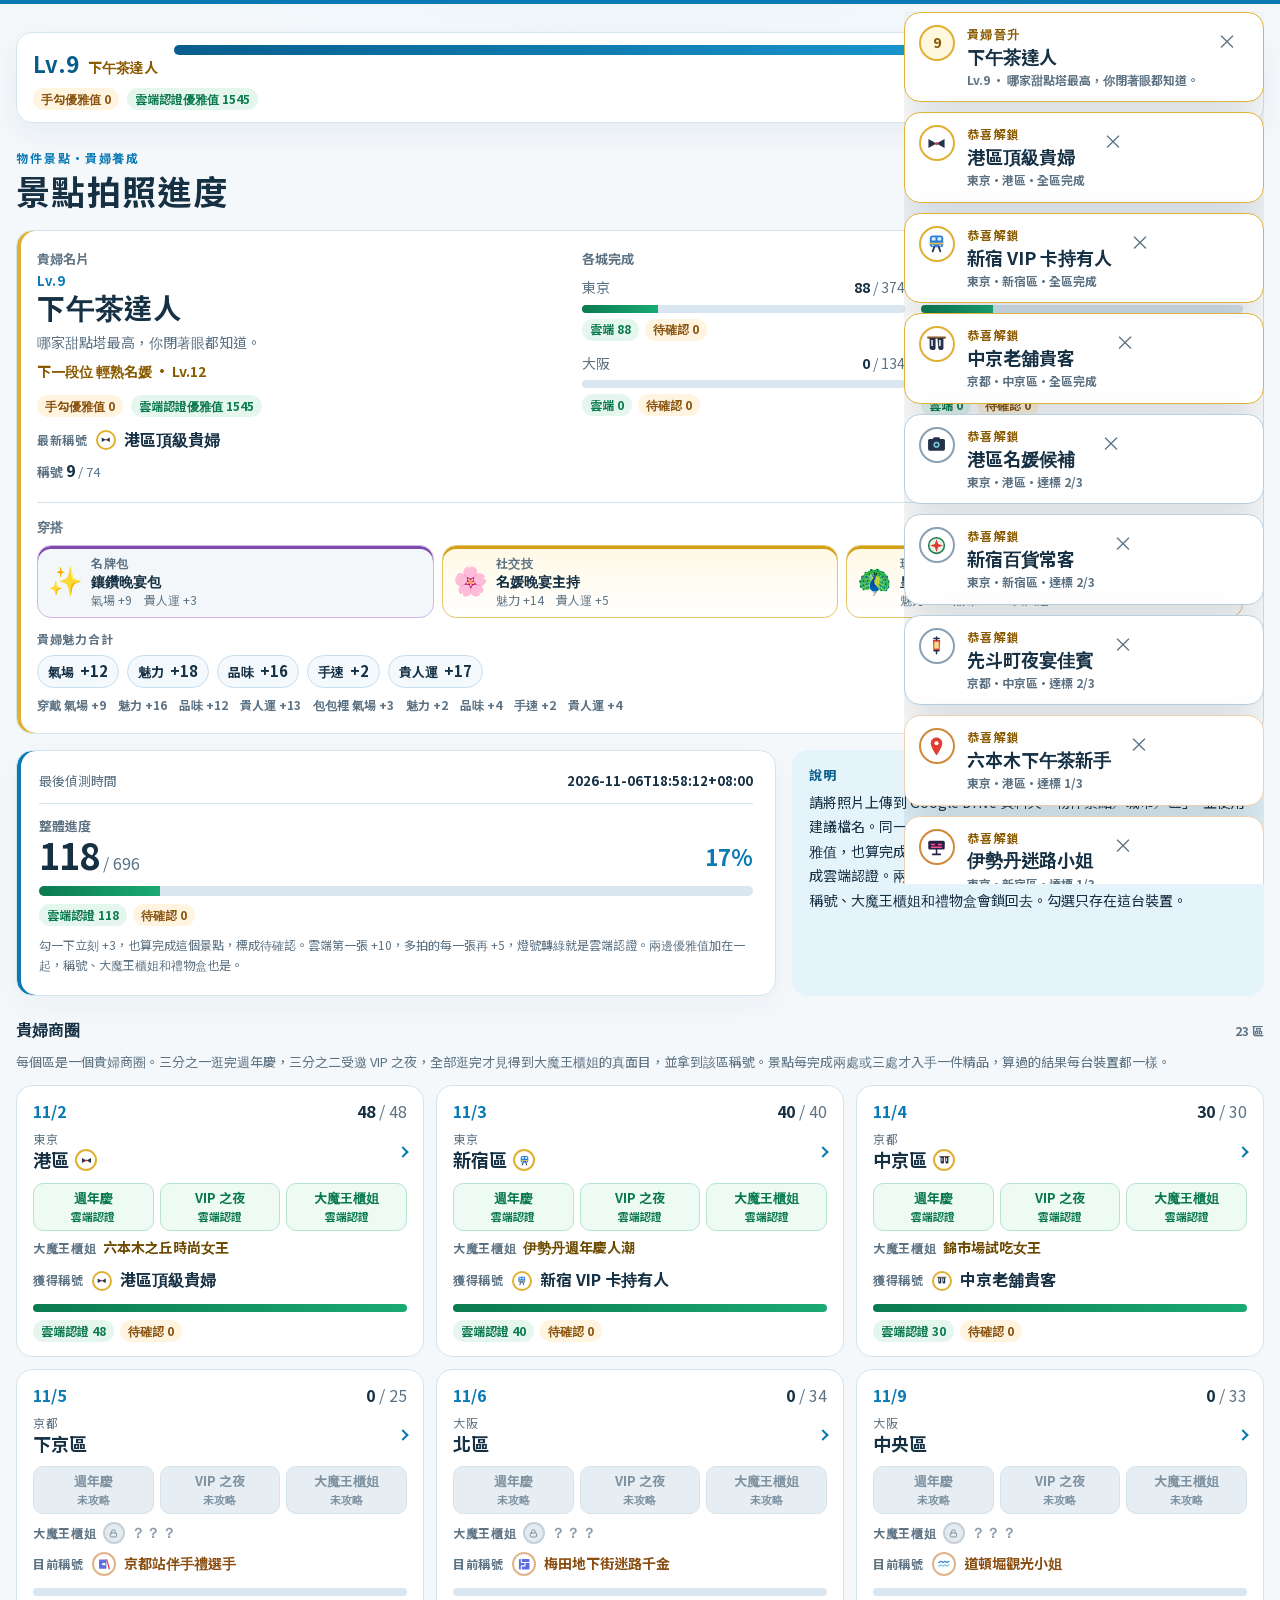
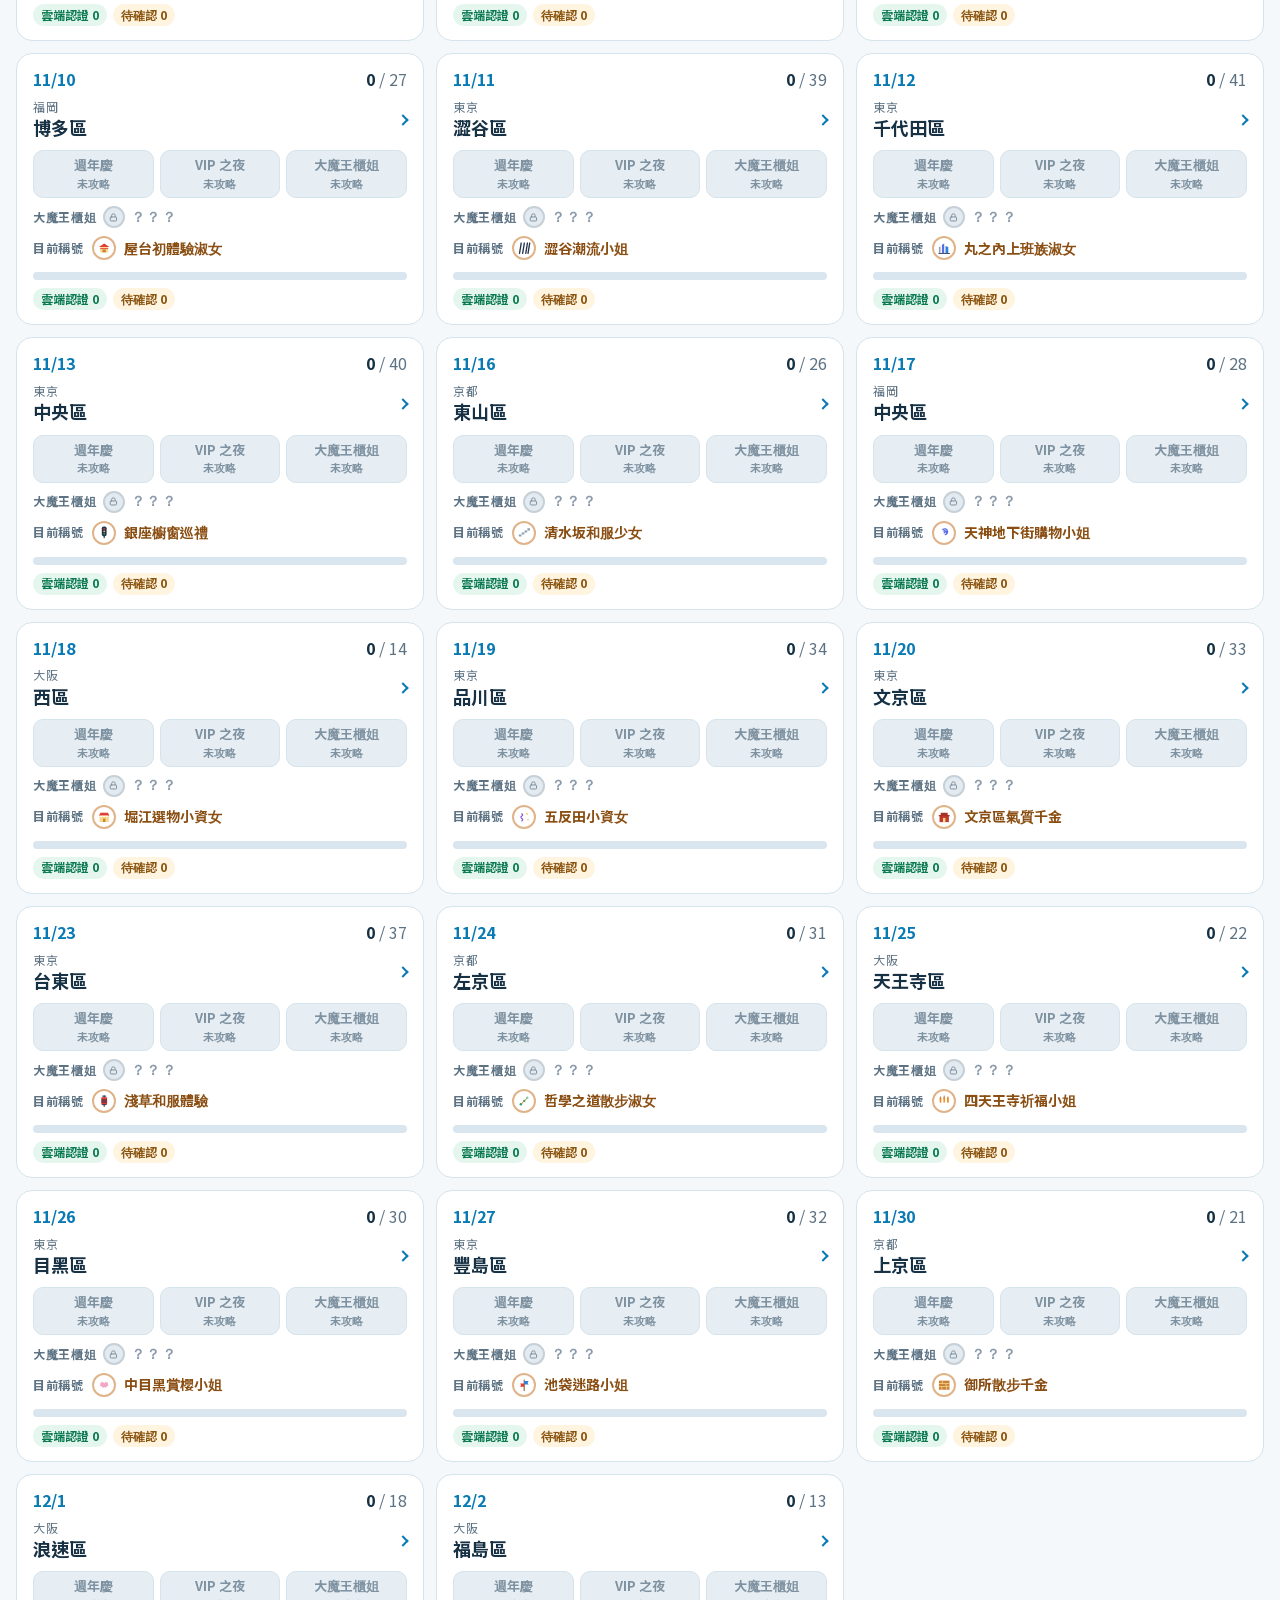
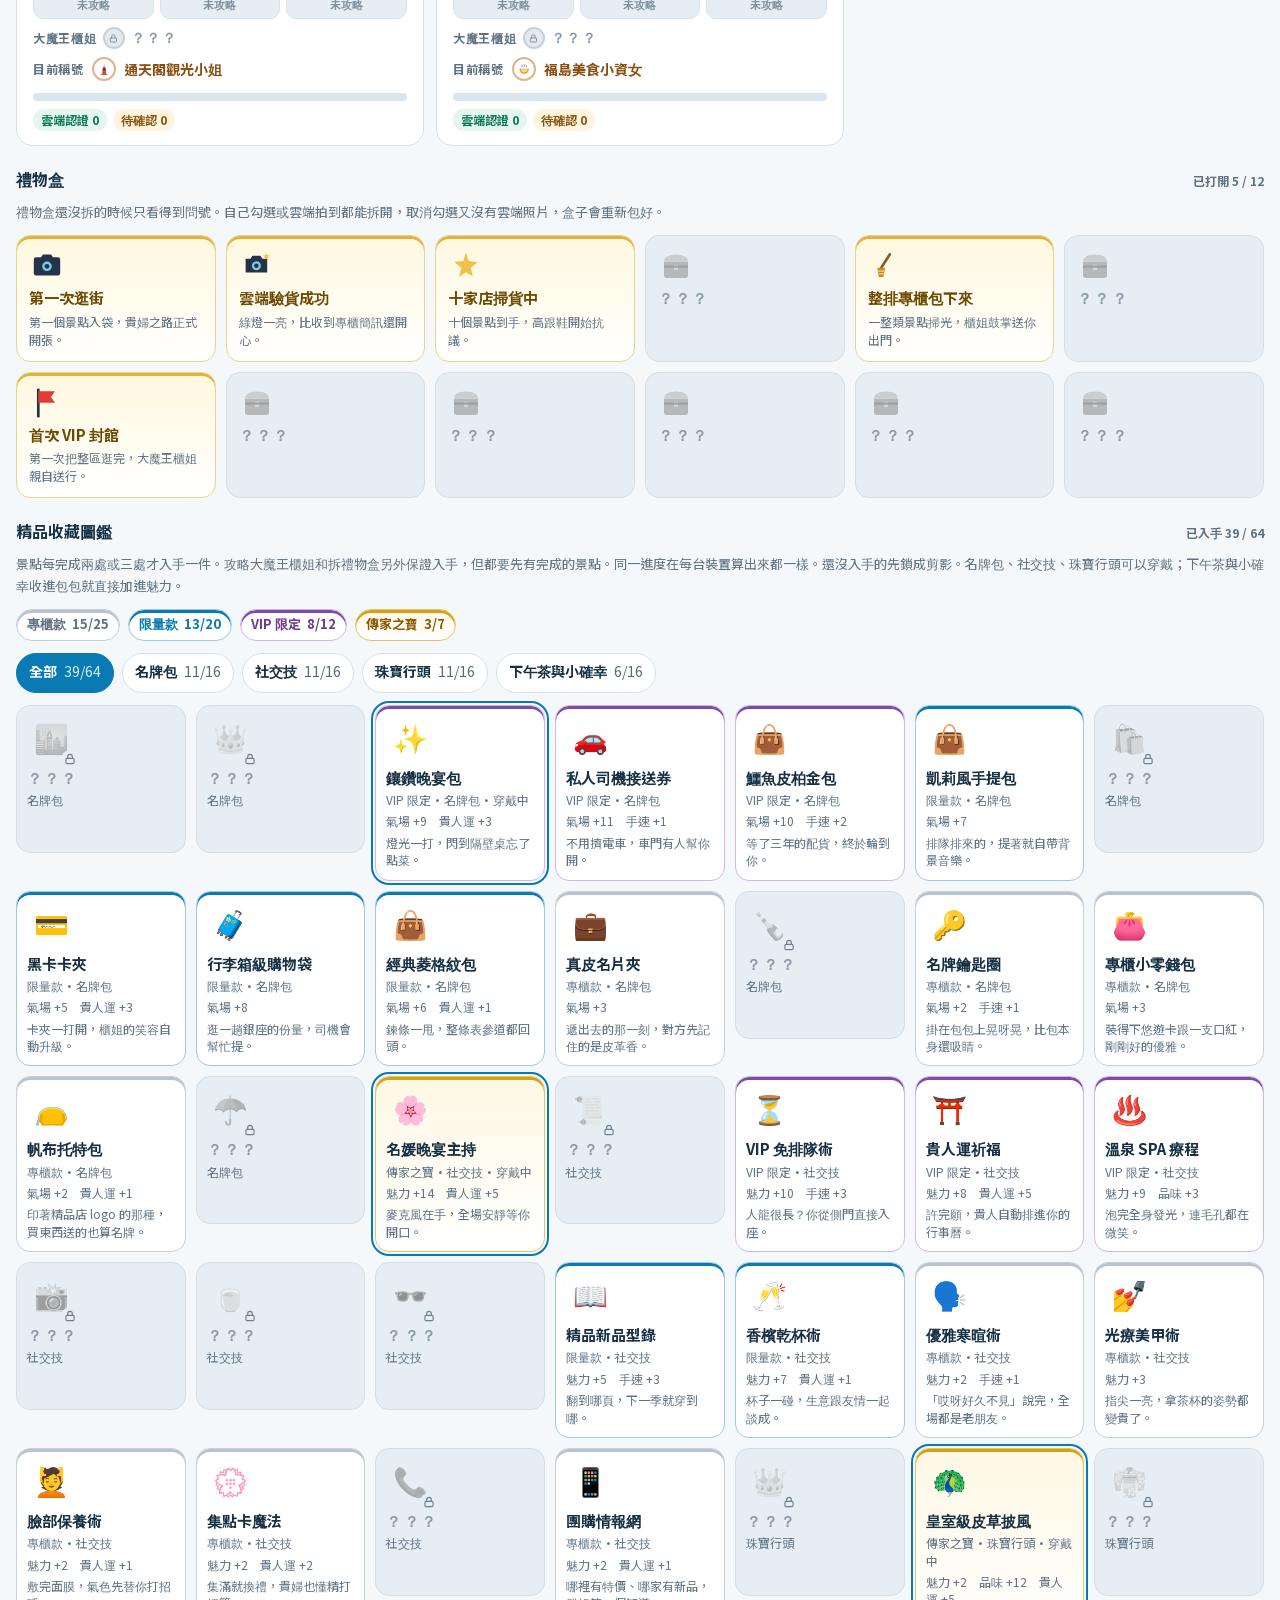
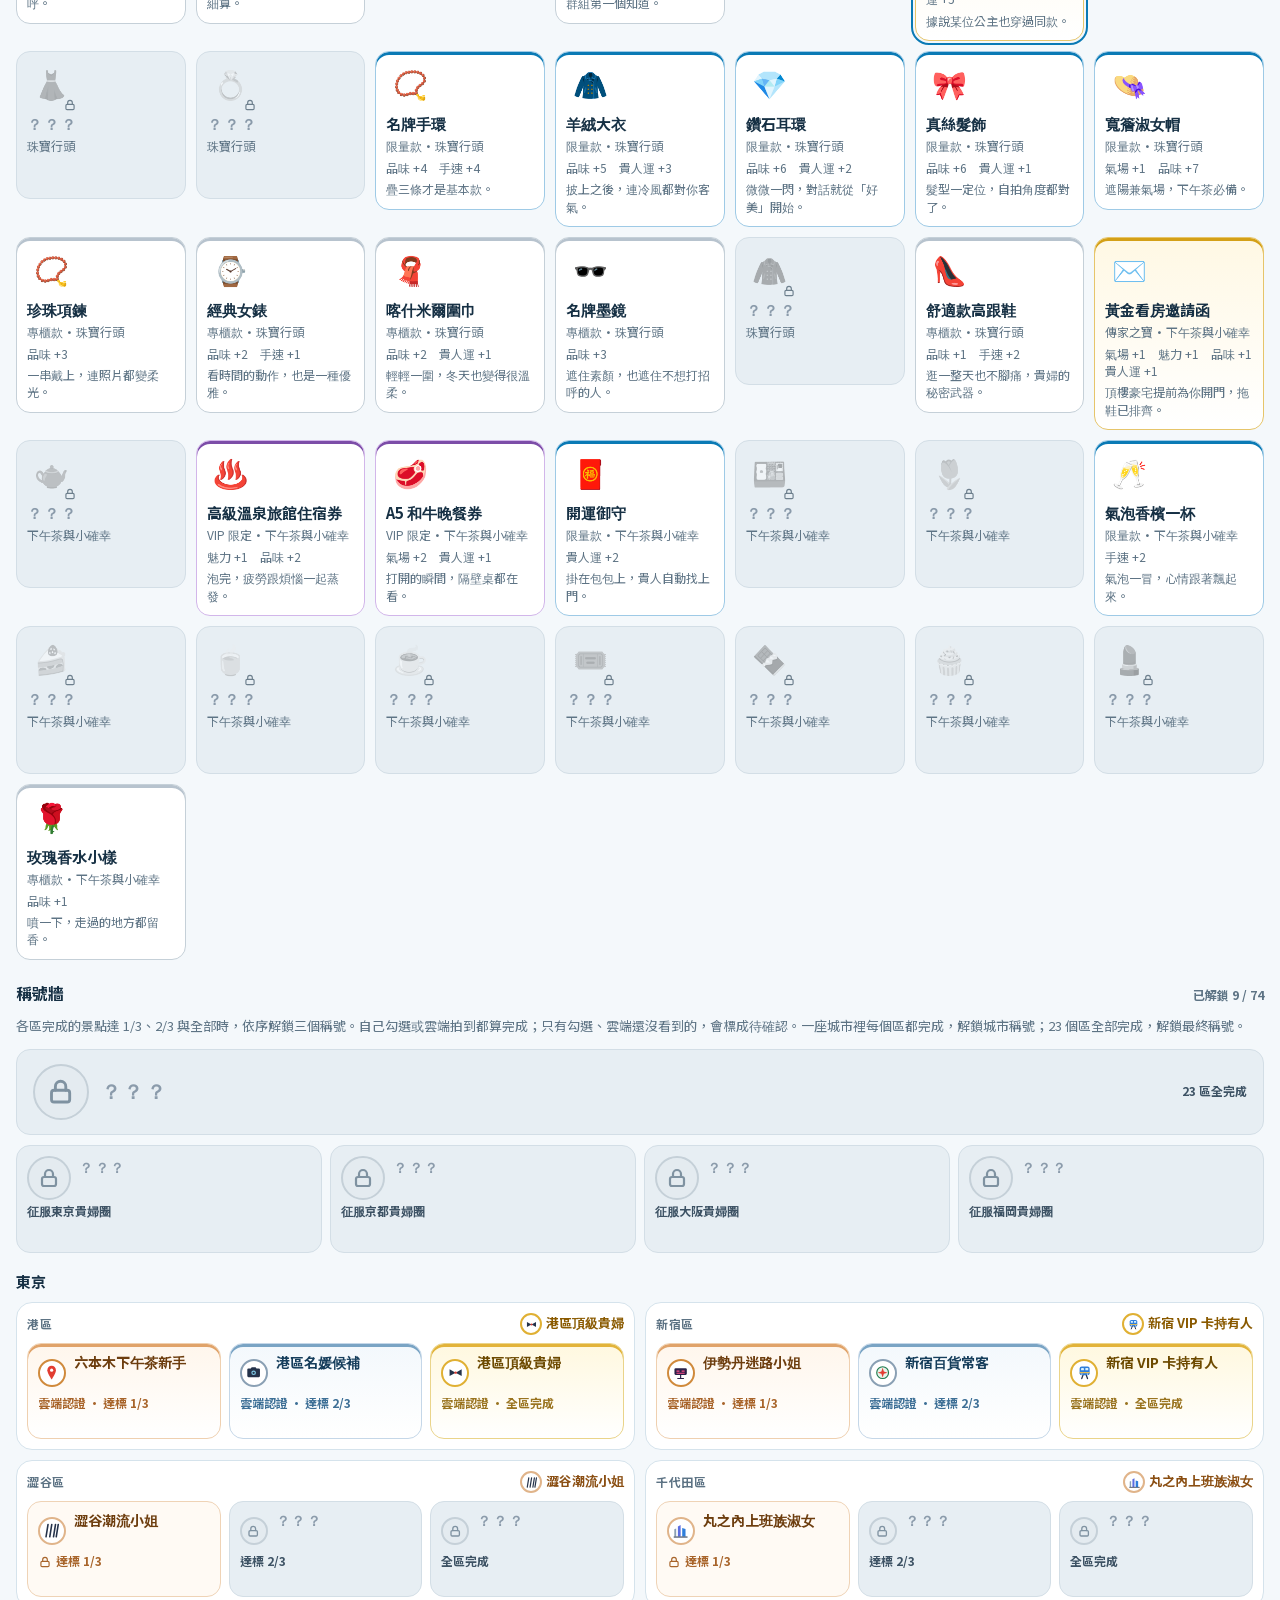
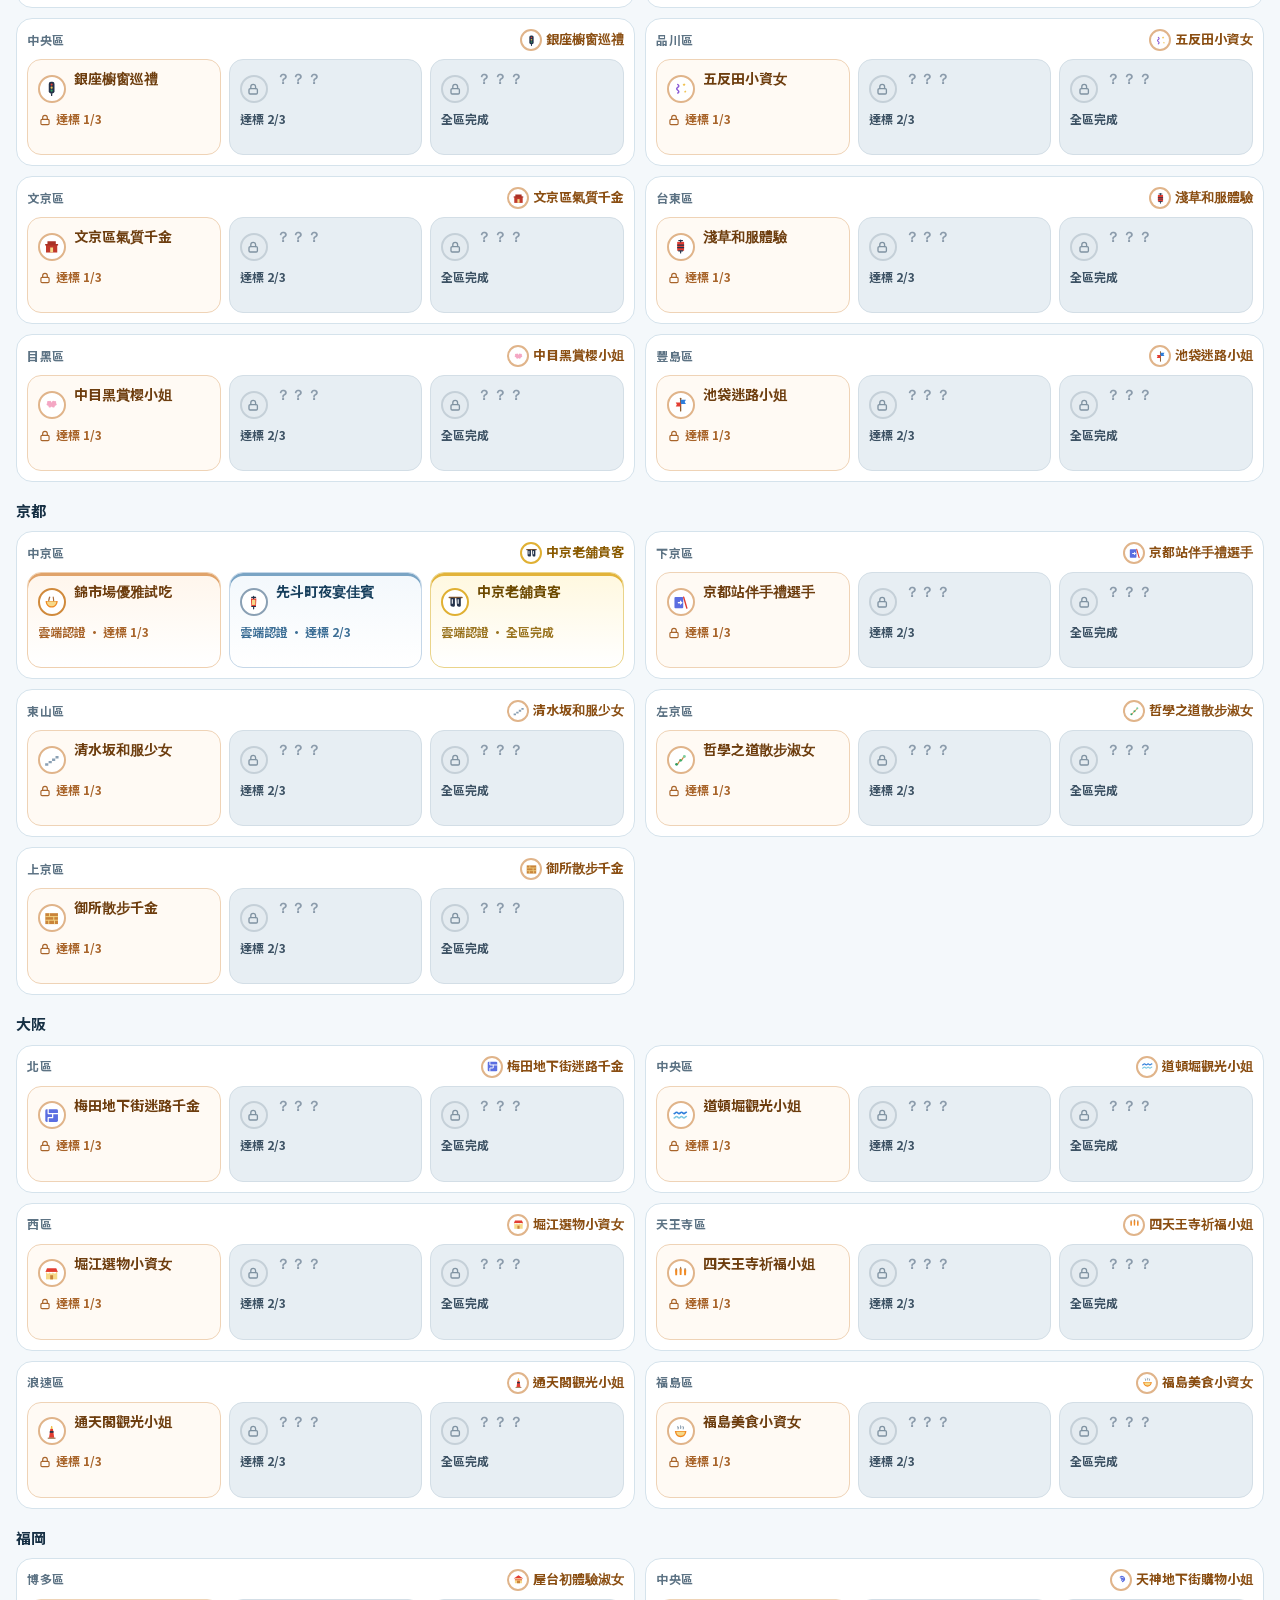
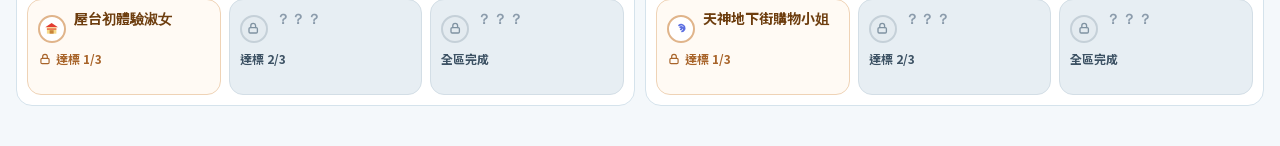
==== commit f22448cc: "景點進度表 RPG 改成貴婦養成主題（只改文字與圖示）" ====
--- a/spots/index.html
+++ b/spots/index.html
@@ -5,7 +5,7 @@
 <meta name="viewport" content="width=device-width, initial-scale=1, viewport-fit=cover">
 <meta name="color-scheme" content="light">
 <meta name="theme-color" content="#0a7ab5">
-<meta name="description" content="物件景點拍照進度、稱號與走跳 RPG。經驗來自自行勾選和雲端偵測，副本、魔王、寶箱和戰利品跟著進度走。">
+<meta name="description" content="物件景點拍照進度、稱號與貴婦養成。優雅值來自自行勾選和雲端偵測，商圈、大魔王櫃姐、禮物盒和精品跟著進度走。">
 <title>景點拍照進度</title>
 <link rel="icon" href="data:image/svg+xml,%3Csvg xmlns='http://www.w3.org/2000/svg' viewBox='0 0 32 32'%3E%3Crect width='32' height='32' rx='8' fill='%230a7ab5'/%3E%3Ccircle cx='16' cy='16' r='5.5' fill='white'/%3E%3C/svg%3E">
 <link rel="stylesheet" href="css/style.css">
